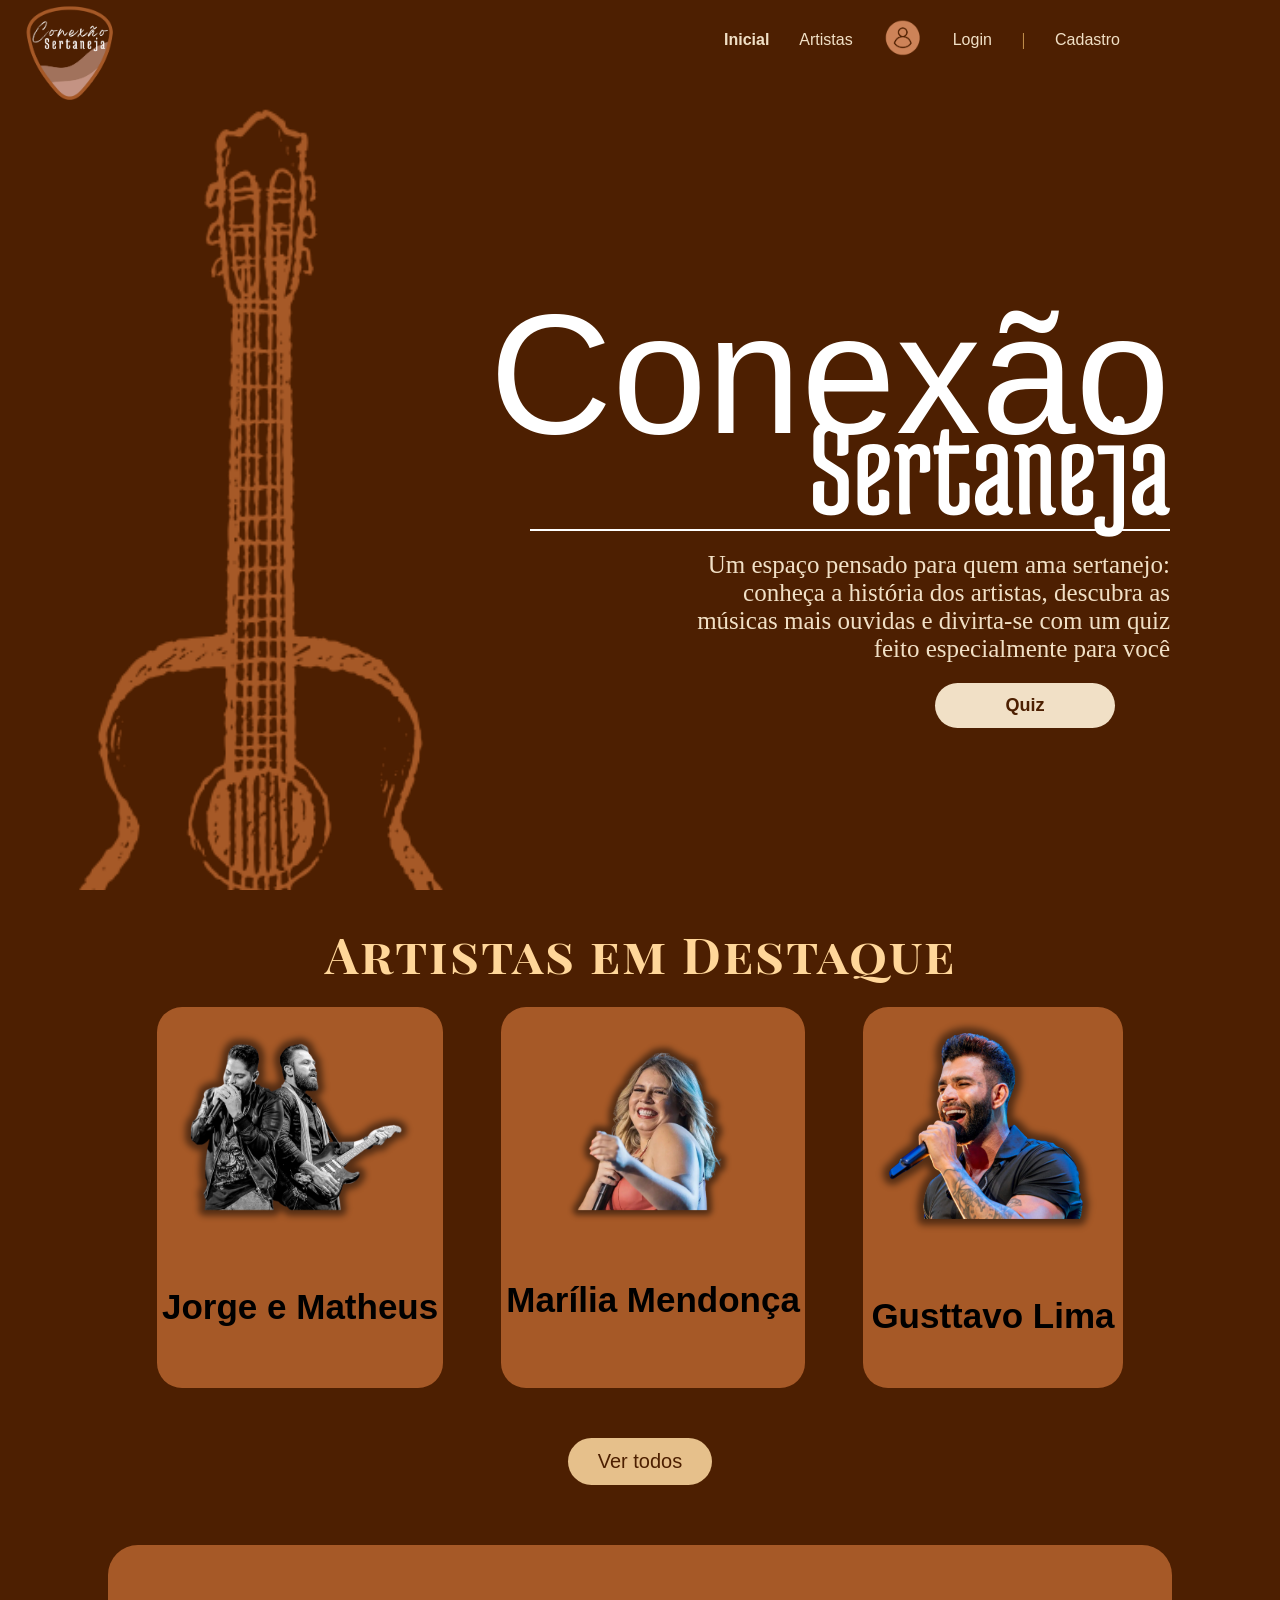
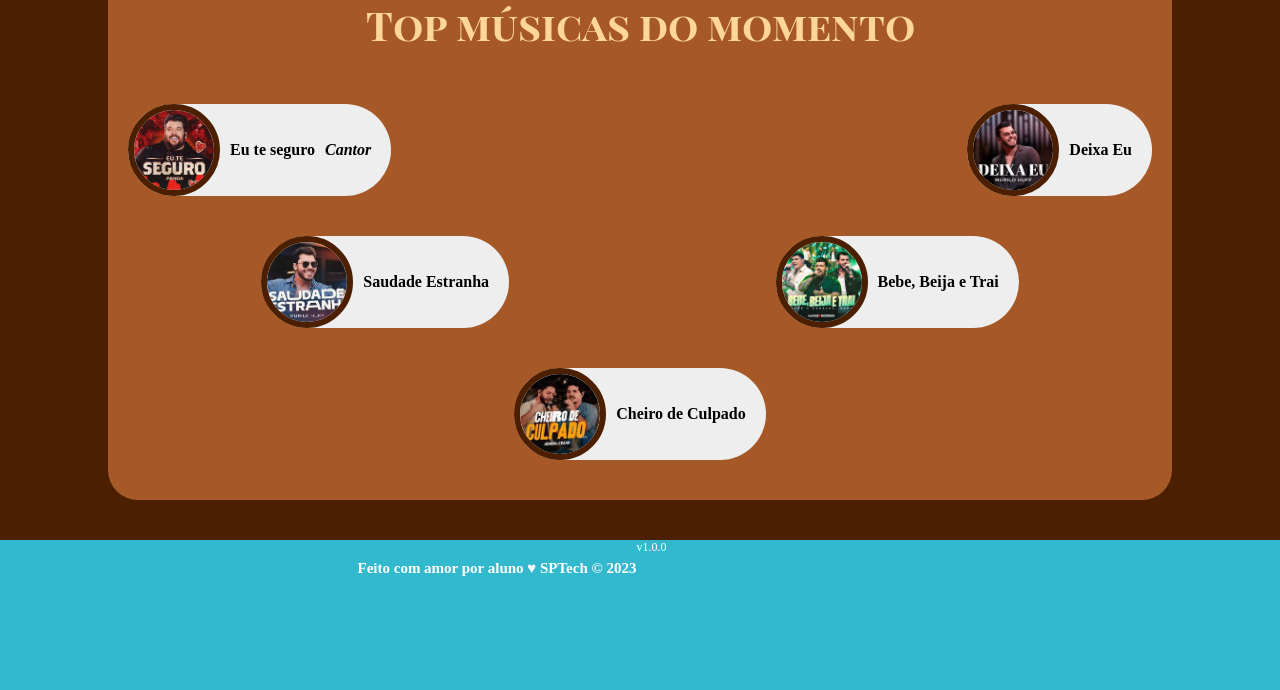
==== Site/public/index.html @ bc59ec84 "Adicionando API e Finalizando Tela Home" ====
<!DOCTYPE html>
<html lang="en">

<head>
  <meta charset="UTF-8">
  <meta http-equiv="X-UA-Compatible" content="IE=edge">
  <meta name="viewport" content="width=device-width, initial-scale=1.0">

  <title>Conexão Sertaneja | Página Inicial</title>

  <script src="./js/sessao.js"></script>

  <link rel="stylesheet" href="./css/estilo.css">
  <link rel="icon" href="./assets/icon/Logo.ico">
  <link href="https://fonts.cdnfonts.com/css/angelica-rytes" rel="stylesheet">
  <link rel="preconnect" href="https://fonts.googleapis.com">
  <link rel="preconnect" href="https://fonts.gstatic.com" crossorigin>
  <link
 href="https://fonts.googleapis.com/css2?family=Medula+One&family=Playfair+Display+SC:ital,wght@0,400;0,700;0,900;1,400;1,700;1,900&display=swap"
    rel="stylesheet">
</head>

<body>
  <div class="header">
    <div class="container">
      <div class="logo">
        <a href="index.html"><img src="assets/icon/Logo.png" alt=""></a>
      </div>
      <ul class="navbar">
        <li class="agora">
          <a href="#">Inicial</a>
        </li>
        <li>
          <a href="artistas.html">Artistas</a>
        </li>
        <li>
          <img src="assets/imgs/usuario.png" alt="" width="40px" height="auto">
        </li>
        <li>
          <a href="login.html">Login</a>
        </li>
        <li>|</li>
        <li>
          <a href="cadastro.html">Cadastro</a>
        </li>
      </ul>
    </div>
  </div>

  <div class="banner">
    <div class="container">
      <div class="titulo">
        <p class="conexao">Conexão</p>
        <p class="sertaneja">Sertaneja</p>
        <div class="linha"></div>
      </div>
      <div class="texto">
        <p>Um espaço pensado para quem ama sertanejo: conheça a história dos artistas, descubra as músicas mais ouvidas
          e divirta-se com um quiz feito especialmente para você</p>
      </div>
      <a href="quiz.html" class="btn">Quiz</a>
    </div>
  </div>

  <div class="social">
    <div class="container">
      <div class="boxes">
        <div class="artistas">
          <h2>Artistas em Destaque</h2>
        </div>
        <div class="box">
          <img src="assets/imgs/jorge_matheus.png">
          <h4>Jorge e Matheus</h4>
        </div>
        <div class="box">
          <img src="assets/imgs/marilia.png">
          <h4>Marília Mendonça</h4>
        </div>
        <div class="box">
          <img src="assets/imgs/gusttavo.png">
          <h4>Gusttavo Lima</h4>
        </div>
      </div>
      <button>Ver todos</button>
    </div>
  </div>

  <div class="top-musicas">
    <h2>Top músicas do momento</h2>
    <div class="lista">
      <div class="linha-topo">
        <div class="musica">
          <img src="assets/imgs/euteseguro.jpg">
          <span>Eu te seguro</span>
          <span><i>Cantor </i></span>
        </div>

        <div class="musica">
          <img src="assets/imgs/deixaeu.jpg">
          <span>Deixa Eu</span>
        </div>
      </div>


      <div class="linha-meio">
        <div class="musica">
          <img src="assets/imgs/saudadeestranha.jpg">
          <span>Saudade Estranha</span>
        </div>
        <div class="musica">
          <img src="assets/imgs/bebebeijaetrajpg.jpg">
          <span>Bebe, Beija e Trai</span>
        </div>
      </div>

      <div class="linha-fim">
        <div class="musica">
          <img src="assets/imgs/cheirodeculpado.jpg">
          <span>Cheiro de Culpado</span>
        </div>
      </div>
    </div>
  </div>

  <div class="footer">
    <div class="container">
      <h4>Feito com amor por aluno &hearts; SPTech &copy; 2023</h4>
      <span class="version">v1.0.0</span>
    </div>
  </div>
</body>

</html>
---- Site/public/css/estilo.css ----
@import url('https://fonts.cdnfonts.com/css/angelica-rytes');


body {
  margin: 0;
  padding: 0;
  background-color: #4d1f01;
}

:root {
  --tamanho-header: 80px;
  --tamanho-banner: calc(100vh - var(--tamanho-header) - var(--tamanho-footer) - 2px);
  --tamanho-simulador: calc(100vh - var(--tamanho-header) - var(--tamanho-footer) - 2px);
  --tamanho-login: calc(100vh - var(--tamanho-header) - var(--tamanho-footer) - 2px);
  --tamanho-footer: 60px;
}

.container {
  display: flex;
  width: 80%;
}

.header {
  height: var(--tamanho-header);
}

.header .container {
  justify-content: space-between;
  align-items: center;
  height: 100%;
}

.header a {
  text-decoration: none;
  color: #f1e0c6;
  font-family: Helvetica;
}

.agora {
  font-weight: 700;
}

.navbar {
  width: 300px;
  display: flex;
  align-items: center;
  justify-content: space-around;
  list-style: none;
  color: #e3b062;
  gap: 30px;
}

.logo img {
  width: 100px;
  height: auto;
  margin-top: 30px;
  margin-left: 20px;
}

/* BANNER */
.banner {
  height: var(--tamanho-banner);
  color: white;
  background-image: url('../assets/imgs/Violao.png');
  background-repeat: no-repeat;
  background-size: contain;
  display: flex;
  align-items: center;
  min-height: 90vh;
}

.banner .container {
  display: flex;
  flex-direction: column;
  justify-content: center;
  align-items: flex-end;
  height: 100%;
  width: 100%;
  padding-right: 55px;
  margin-top: 80px;
}

.linha {
  width: 50vw;
  height: 2px;
  margin: 20px 0;
  background-color: white;
  align-self: flex-end;
}

.banner .container .texto {
  max-width: 500px;
  text-align: right;
  margin-right: 55px;
  font-size: 25px;
  color: #f1e0c6;

}

.banner .container p {
  margin: 0;
  padding: 0;
}

.banner .container .titulo {
  display: flex;
  flex-direction: column;
  align-items: flex-end;
  margin-right: 55px;
  line-height: 0.6;
}

.banner .container .conexao {
  font-family: 'Angelica Rytes', sans-serif;
  font-size: 170px;

}

.banner .container .sertaneja {
  font-family: "Medula One", system-ui;
  font-size: 140px;
}

.banner .container .btn {
  align-self: end;
  margin-right: 110px;
  margin-top: 20px;
  padding: 12px 30px;
  background-color: #f1e0c6;
  color: #4d1f01;
  text-decoration: none;
  border-radius: 25px;
  font-size: 18px;
  text-align: center;
  cursor: pointer;
}


/* ARTISTAS EM DESTAQUE */

.social {
  background-color: #4d1f01;
  display: flex;
  justify-content: center;
}

.social .container {
  justify-content: center;
  display: flex;
  flex-direction: column;
  align-items: center;
}

.box img {
  width: 250px;
}

.social .container .boxes {
  display: flex;
  justify-content: space-around;
  width: 100%;
  padding: 30px 0;
  flex-wrap: wrap;
}

.social h4 {
  font-family: 'Angelica Rytes', sans-serif;
  font-size: 35px;
}

.box {
  display: flex;
  flex-direction: column;
  justify-content: center;
  align-items: center;
  background-color: #a65927;
  border-radius: 25px;
  padding: 5px;
}

.artistas {
  width: 100%;
  text-align: center;
  margin-bottom: 20px;
}

.artistas h2 {
  font-family: "Playfair Display SC", serif;
  font-weight: 700;
  font-size: 50px;
  color: #ffd699;
  letter-spacing: 2px;
  text-align: center;
  margin: 0;
}

.social button {
  display: block;
  margin: 20px auto;
  padding: 12px 30px;
  background-color: #e6c08b;
  color: #4d1f01;
  border: none;
  border-radius: 25px;
  font-size: 20px;
  font-family: 'Poppins', sans-serif;
  cursor: pointer;
  transition: 0.3s;
}

.social button:hover {
  background-color: #ffd699;
  transform: scale(1.05);
}


/* MÚSICAS */
.lista {
  display: flex;
  flex-direction: column;
}

.musica {
  background-color: #eee;
  border-radius: 50px;
  display: flex;
  align-items: center;
  padding-right: 20px;
 gap : 10px
}

.musica img {
  width: 80px;
  height: 80px;
  border-radius: 50%;
  border: 6px solid #4d1f01;
  object-fit: cover;
}

.musica span {
  background-color: #eee;
  font-weight: bold;
  margin: 0;
}


.linha-fim {
  justify-content: center;
  display: flex;
  margin: 20px 0;
}

.linha-meio {
  justify-content: space-around;
  display: flex;
  margin: 20px 0;
}

.linha-topo {
  justify-content: space-between;
  display: flex;
  margin: 20px 0;
}


.top-musicas {
  width: 80%;
  margin: 40px auto;
  padding: 20px;
  background-color: #a65927;
  border-radius: 30px;
}

.top-musicas h2 {
  font-family: "Playfair Display SC", serif;
  font-weight: 700;
  font-size: 40px;
  color: #ffd699;
  text-align: center;
}


/* FOOTER */

.footer {
  background-color: #32b9cd;
  height: 150px;
  color: #fff;
  display: flex;
  font-size: 15px;
}

.footer .container {
  justify-content: center;
  text-align: center;
}

.footer .container .version {
  font-size: 12px;
}

/* LOGIN */

.login {
  height: var(--tamanho-login);
  background-image: url('../assets/imgs/Fundo.png');
  background-size: cover;
}

.login .container {
  justify-content: center;
  align-items: center;
  height: 100%;
}

.card {
  width: 50%;
  background-color: #a65927;
  border-radius: 10px;
  display: flex;
  align-items: center;
  justify-content: space-evenly;
  color: palevioletred;
  flex-direction: column;
  padding: 20px 0;
}

.card h2 {
  margin: 0;
  font-size: 50px;
  font-family: "Medula One", system-ui;
  color: #f1e0c6;
}

.formulario {
  display: flex;
  height: 90%;
  width: 80%;
  justify-content: space-around;
  flex-direction: column;
}

.formulario span {
  font-size: 15px;
  font-weight: 800;
}

.formulario input {
  border: 2px solid #32b9cd;
  text-align: center;
  border-radius: 10px;
  margin: 0;
}

.formulario select {
  border: 2px solid #32b9cd;
  background-color: white;
  color: gray;
  height: 36px;
  text-align: center;
  border-radius: 10px;
  margin: 0;
}

.campo {
  display: flex;
  flex-direction: column;
  justify-content: start;
  padding: 5px 0;
}

.botao {
  cursor: pointer;
  font-family: "Barlow", sans-serif;
  border: 0;
  border-radius: 5px;
  font-weight: 600;
  font-size: 18px;
  color: #fff;
  background-color: #ED145B;
  width: 120px;
  height: 30px;
  align-self: center;
  margin-top: 20px;
}

.loading-div {
  width: 50px;
  display: none;
}

.loading-div img {
  height: 50px;
  width: 50px;
}

#div_erros_login {
  display: none
}

/* FORMULARIO */

.alerta_erro {
  display: flex;
  justify-content: flex-end;
}

.card_erro {
  display: none;
  background-color: #fff;
  color: black;
  width: 230px;
  position: fixed;
  border-radius: 4px;
  border: #ED145B 3px solid;
  padding: 10px;
  margin-right: 10%;
}

.card_erro #mensagem_erro {
  font-weight: 500;
  font-size: 20px;
}

.formulario .tipo_campo {
  font-size: 20px;
  font-weight: 600 !important;
}

.formulario {
  display: flex;
  flex-direction: column;
}

input {
  margin-bottom: 10px;
  border: 2px solid #32b9cd;
  padding: 10px;
  text-align: center;
  border-radius: 10px;
}

.btn {
  font-family: "Barlow", sans-serif;
  border: 0;
  border-radius: 5px;
  font-weight: 600;
  font-size: 18px;
  padding: 10px 15px;
  color: white;
  background-color: #ED145B;
  width: 120px;
  align-self: center;
  margin-top: 5px;
}

.loading-div {
  width: 50px;
  margin: auto;
  display: none;
}

.loading-div img {
  height: 50px;
  width: 50px;
}

/* SIMULADOR */

.simulador {
  color: white;
}

.simulador .container {
  flex-direction: column;
  overflow: scroll;
  height: var(--tamanho-simulador);
}

/* ALERTA */

#alerta {
  position: absolute;
  right: 0;
  bottom: 0;
}

.mensagem-alarme {
  background-color: white;
  border-radius: 5px;
  width: 300px;
  height: 80px;
  margin: 10px;
  padding: 10px 0;
  display: flex;
  justify-content: space-evenly;
  align-items: center;
}

.mensagem-alarme h3 {
  font-size: 14px;
  margin: 0;
}

.mensagem-alarme .informacao {
  width: 66%;
}

.alarme-sino {
  width: 48px;
  height: 48px;
  animation-name: bell;
  animation-duration: 4s;
  background-image: url('https://cdn-icons-png.flaticon.com/512/1157/1157000.png');
  background-size: cover;
  animation-iteration-count: infinite;
}

@keyframes bell {
  0% {
    transform: rotate(25deg)
  }

  25% {
    transform: rotate(-25deg)
  }

  50% {
    transform: rotate(25deg)
  }

  75% {
    transform: rotate(-25deg)
  }

  100% {
    transform: rotate(25deg)
  }
}
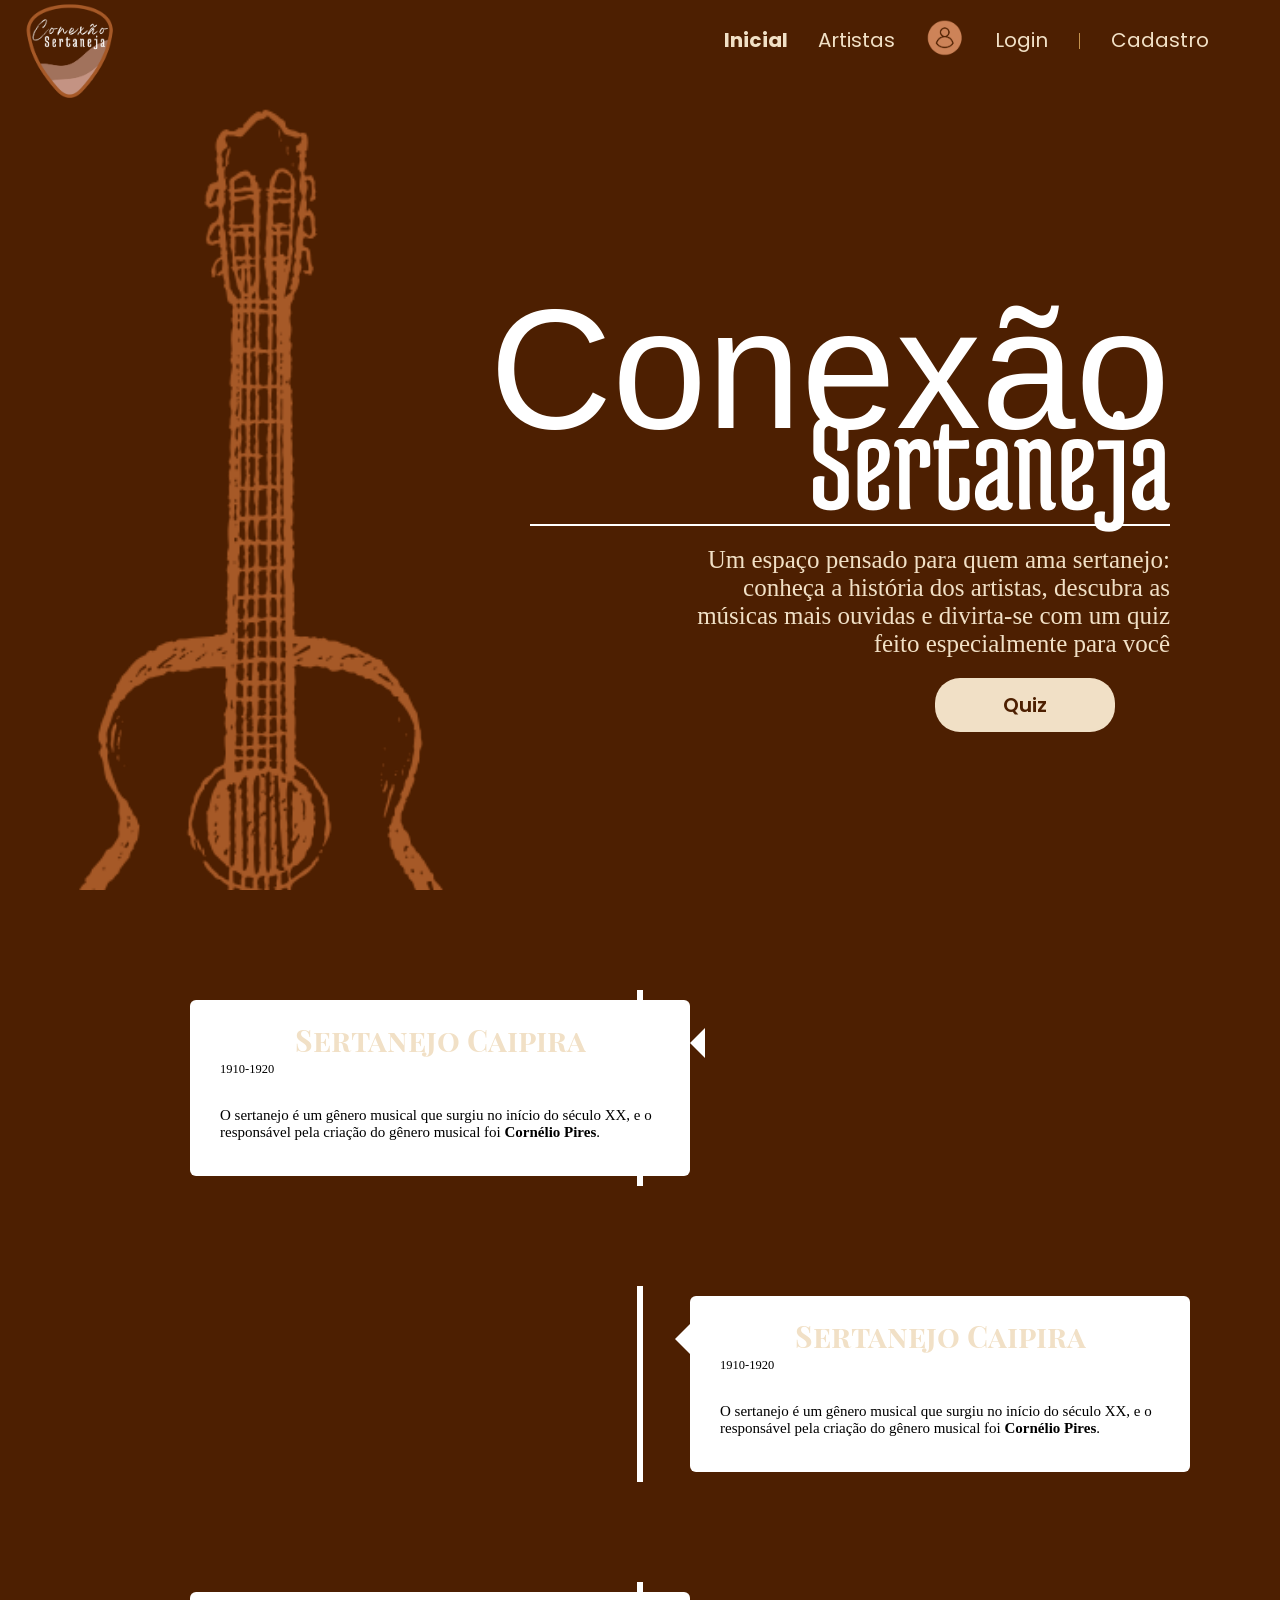
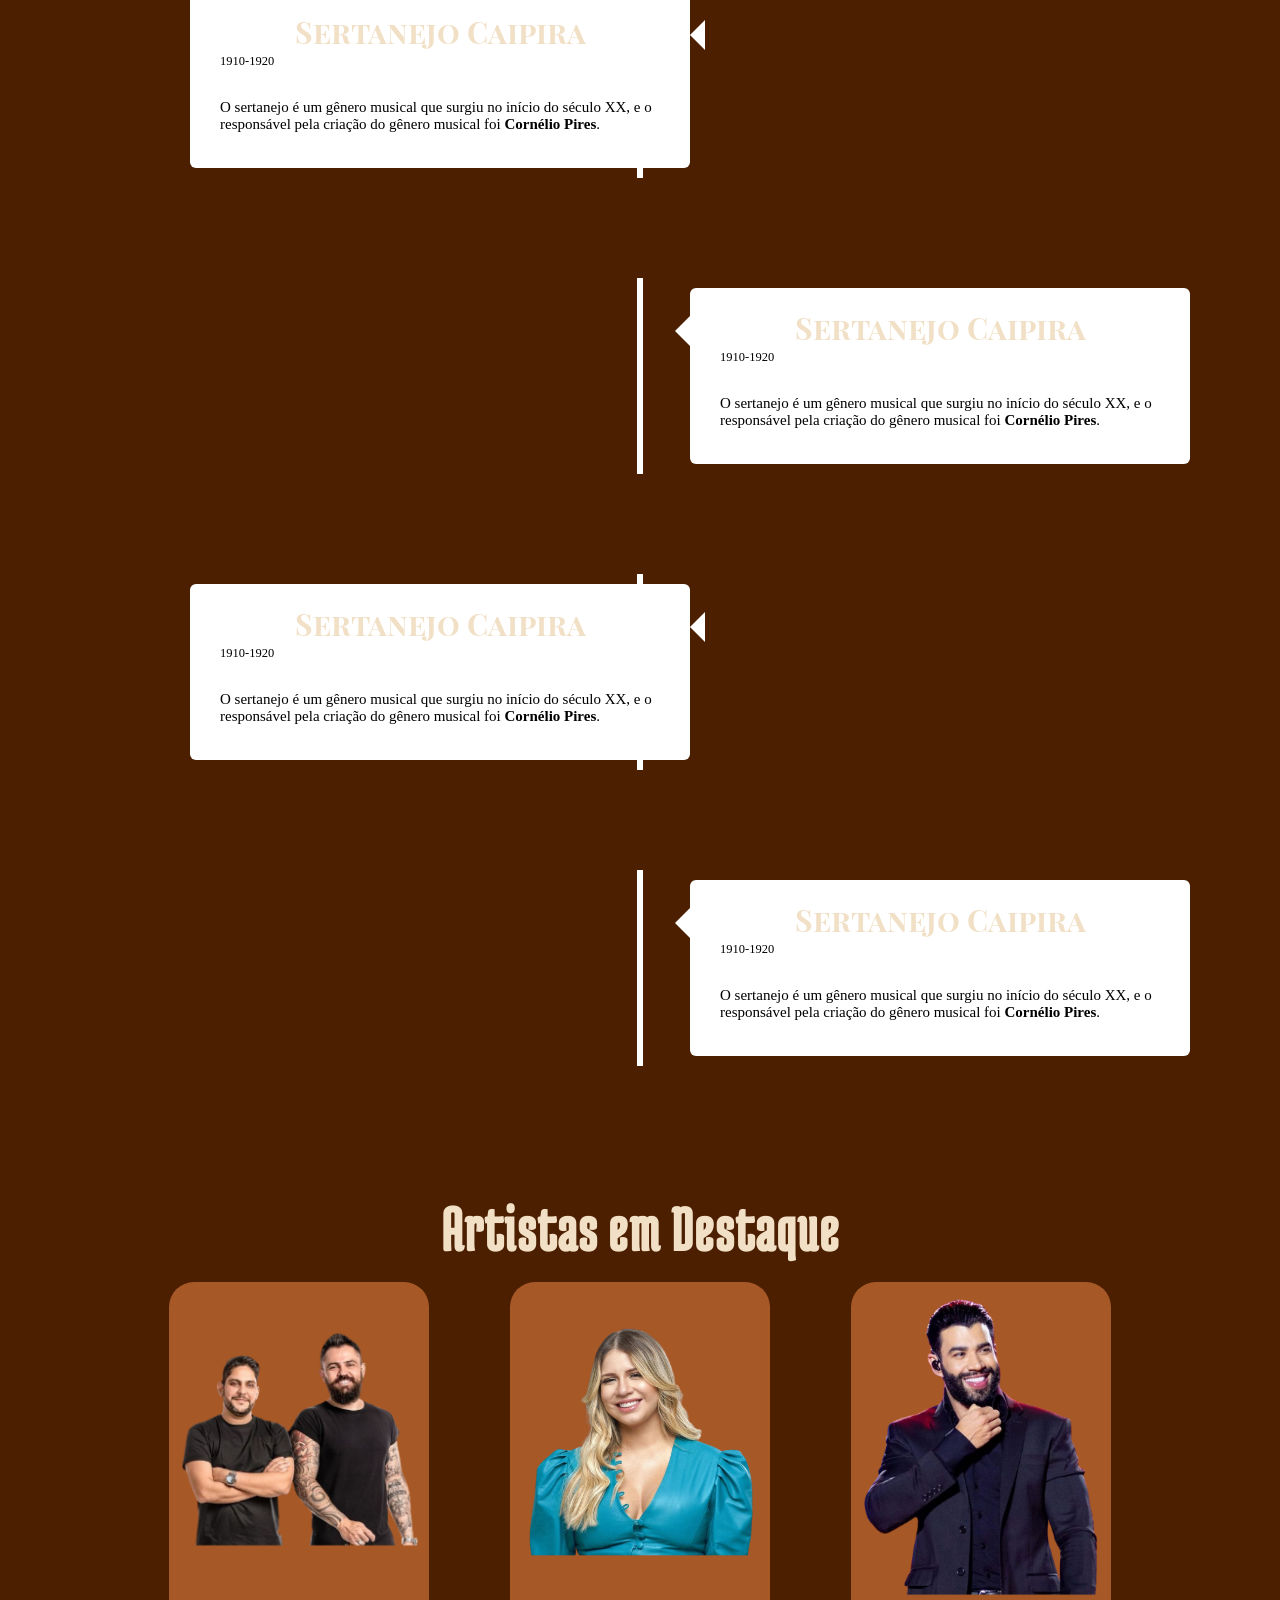
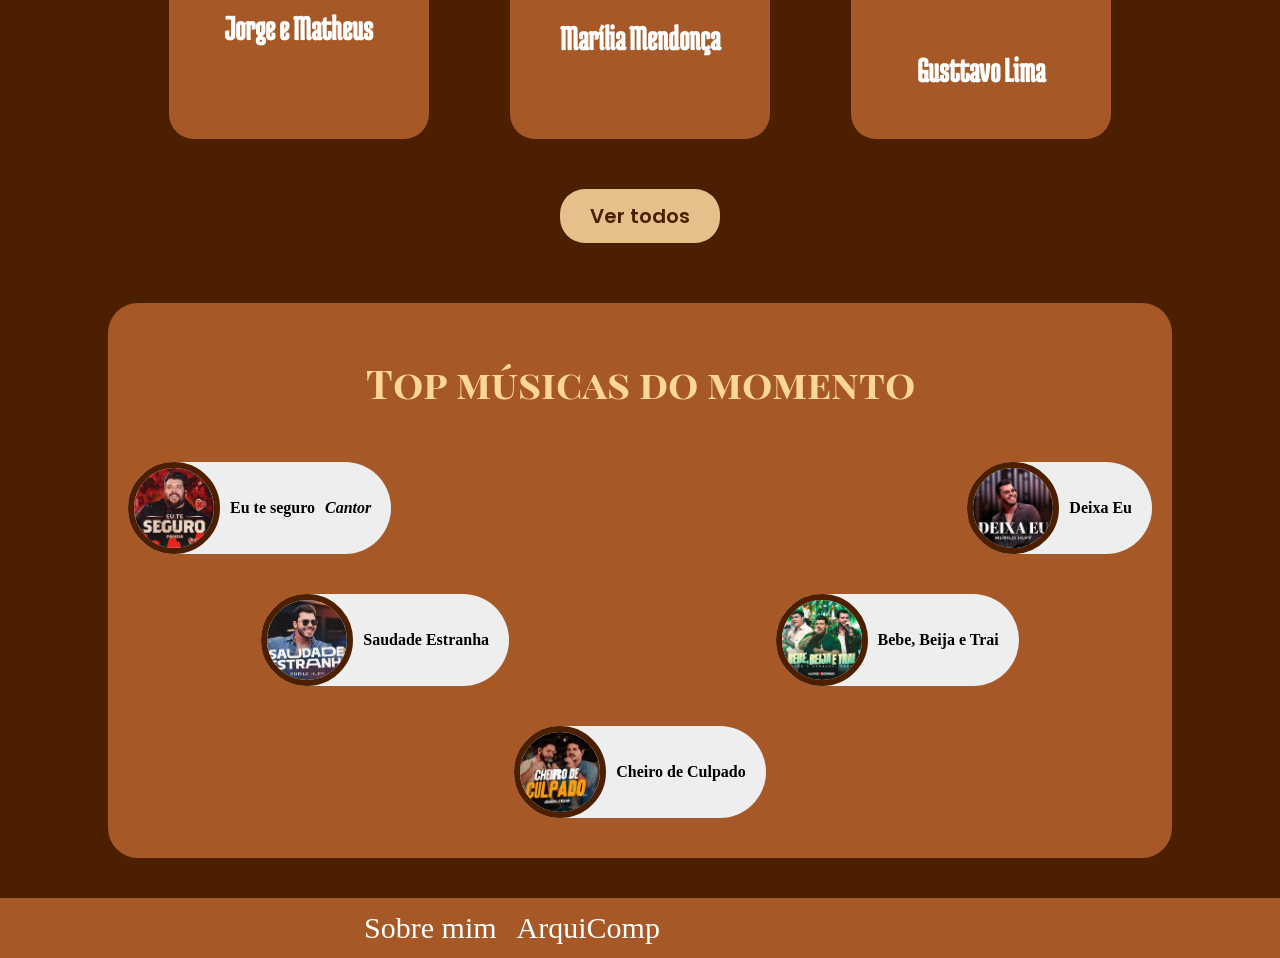
==== commit 5d8504b4: "Cadastro e Login quase finalizado" ====
--- a/Site/public/index.html
+++ b/Site/public/index.html
@@ -16,7 +16,7 @@
   <link rel="preconnect" href="https://fonts.googleapis.com">
   <link rel="preconnect" href="https://fonts.gstatic.com" crossorigin>
   <link
- href="https://fonts.googleapis.com/css2?family=Medula+One&family=Playfair+Display+SC:ital,wght@0,400;0,700;0,900;1,400;1,700;1,900&display=swap"
+    href="https://fonts.googleapis.com/css2?family=Medula+One&family=Playfair+Display+SC:ital,wght@0,400;0,700;0,900;1,400;1,700;1,900&family=Poppins:ital,wght@0,100;0,200;0,300;0,400;0,500;0,600;0,700;0,800;0,900;1,100;1,200;1,300;1,400;1,500;1,600;1,700;1,800;1,900&display=swap"
     rel="stylesheet">
 </head>
 
@@ -62,6 +62,85 @@
     </div>
   </div>
 
+  <div class="timeline">
+    <div class="container left-container">
+      <div class="text-box">
+        <h2>Sertanejo Caipira</h2>
+        <small>1910-1920</small>
+        <p>O sertanejo é um gênero musical que surgiu no início do século XX, e o responsável pela criação do gênero
+          musical foi <b>Cornélio Pires</b>.
+        </p>
+        <span class="left-container-arrow"></span>
+      </div>
+    </div>
+  </div>
+
+  <div class="timeline">
+    <div class="container right-container">
+      <div class="text-box">
+        <h2>Sertanejo Caipira</h2>
+        <small>1910-1920</small>
+        <p>O sertanejo é um gênero musical que surgiu no início do século XX, e o responsável pela criação do gênero
+          musical foi <b>Cornélio Pires</b>.
+        </p>
+        <span class="right-container-arrow"></span>
+      </div>
+    </div>
+  </div>
+
+  <div class="timeline">
+    <div class="container left-container">
+      <div class="text-box">
+        <h2>Sertanejo Caipira</h2>
+        <small>1910-1920</small>
+        <p>O sertanejo é um gênero musical que surgiu no início do século XX, e o responsável pela criação do gênero
+          musical foi <b>Cornélio Pires</b>.
+        </p>
+        <span class="left-container-arrow"></span>
+      </div>
+    </div>
+  </div>
+
+  <div class="timeline">
+    <div class="container right-container">
+      <div class="text-box">
+        <h2>Sertanejo Caipira</h2>
+        <small>1910-1920</small>
+        <p>O sertanejo é um gênero musical que surgiu no início do século XX, e o responsável pela criação do gênero
+          musical foi <b>Cornélio Pires</b>.
+        </p>
+        <span class="right-container-arrow"></span>
+      </div>
+    </div>
+  </div>
+
+
+  <div class="timeline">
+    <div class="container left-container">
+      <div class="text-box">
+        <h2>Sertanejo Caipira</h2>
+        <small>1910-1920</small>
+        <p>O sertanejo é um gênero musical que surgiu no início do século XX, e o responsável pela criação do gênero
+          musical foi <b>Cornélio Pires</b>.
+        </p>
+        <span class="left-container-arrow"></span>
+      </div>
+    </div>
+  </div>
+
+  <div class="timeline">
+    <div class="container right-container">
+      <div class="text-box">
+        <h2>Sertanejo Caipira</h2>
+        <small>1910-1920</small>
+        <p>O sertanejo é um gênero musical que surgiu no início do século XX, e o responsável pela criação do gênero
+          musical foi <b>Cornélio Pires</b>.
+        </p>
+        <span class="right-container-arrow"></span>
+      </div>
+    </div>
+  </div>
+
   <div class="social">
     <div class="container">
       <div class="boxes">
@@ -124,8 +203,8 @@
 
   <div class="footer">
     <div class="container">
-      <h4>Feito com amor por aluno &hearts; SPTech &copy; 2023</h4>
-      <span class="version">v1.0.0</span>
+      <a href="sobremim.html">Sobre mim</a>
+      <a href="arqui.html">ArquiComp</a>
     </div>
   </div>
 </body>
--- a/Site/public/css/estilo.css
+++ b/Site/public/css/estilo.css
@@ -11,7 +11,7 @@
   --tamanho-header: 80px;
   --tamanho-banner: calc(100vh - var(--tamanho-header) - var(--tamanho-footer) - 2px);
   --tamanho-simulador: calc(100vh - var(--tamanho-header) - var(--tamanho-footer) - 2px);
-  --tamanho-login: calc(100vh - var(--tamanho-header) - var(--tamanho-footer) - 2px);
+  --tamanho-login: 87vh;
   --tamanho-footer: 60px;
 }
 
@@ -33,7 +33,8 @@
 .header a {
   text-decoration: none;
   color: #f1e0c6;
-  font-family: Helvetica;
+  font-family: 'Poppins', sans-serif;
+  font-size: 20px;
 }
 
 .agora {
@@ -113,7 +114,6 @@
 .banner .container .conexao {
   font-family: 'Angelica Rytes', sans-serif;
   font-size: 170px;
-
 }
 
 .banner .container .sertaneja {
@@ -130,11 +130,109 @@
   color: #4d1f01;
   text-decoration: none;
   border-radius: 25px;
-  font-size: 18px;
+  font-size: 20px;
   text-align: center;
   cursor: pointer;
-}
-
+  font-family: 'Poppins', sans-serif;
+  font-weight: 600;
+}
+
+/* LINHA DO TEMPO */
+.timeline{
+  position: relative;
+  max-width: 1000px;
+  margin: 100px auto;
+}
+
+.timeline .container{
+  padding: 10px 50px;
+  position: relative;
+  width: 50%;
+   animation: movedown 1s linear forwards;
+   opacity: 0;
+}
+
+@keyframes movedown {
+  0%{
+    opacity: 1;
+    transform: translateY(-30px);
+  }
+  100%{
+   opacity: 1;
+    transform: translateY(0px);
+  }
+}
+
+.timeline .text-box{
+padding: 20px 30px;
+background-color: #ffffff;
+position: relative;
+border-radius: 6px;
+font-size: 15px;
+}
+
+.timeline .text-box h2{
+  font-weight: 600;
+  font-family: "Playfair Display SC", serif;
+  font-size: 30px;
+}
+
+.timeline .text-box small{
+  display: inline-block;
+  margin-bottom: 15px;
+}
+.timeline .left-container{
+  left: 0;
+}
+
+.timeline .right-container{
+  left: 50%;
+}
+
+.timeline::after{
+  content: '';
+  position: absolute;
+  width: 6px;
+  height: 100%;
+  background-color: #ffffff;
+  top: 0;
+  left: 50%;
+  margin-left: -3px;
+  z-index: -1;
+  animation: moveline 6s linear forwards;
+}
+
+@keyframes moveline {
+  0%{
+    height: 0;
+  }
+  100%{
+    height: 100%;
+  }
+}
+
+.left-container-arrow{
+  height: 0;
+  width: 0;
+  position: absolute;
+  top: 28px;
+  z-index: 1;
+  border-top: 15px solid transparent;
+  border-bottom: 15px solid transparent;
+  border-right: 15px solid #ffffff;
+  right: -15px;
+}
+.right-container-arrow{
+  height: 0;
+  width: 0;
+  position: absolute;
+  top: 28px;
+  z-index: 1;
+  border-top: 15px solid transparent;
+  border-bottom: 15px solid transparent;
+  border-right: 15px solid #ffffff;
+  left: -15px;
+}
 
 /* ARTISTAS EM DESTAQUE */
 
@@ -164,8 +262,9 @@
 }
 
 .social h4 {
-  font-family: 'Angelica Rytes', sans-serif;
+  font-family: "Medula One", system-ui;
   font-size: 35px;
+  color: #ffffff;
 }
 
 .box {
@@ -204,13 +303,9 @@
   border-radius: 25px;
   font-size: 20px;
   font-family: 'Poppins', sans-serif;
+  font-weight: 600;
   cursor: pointer;
   transition: 0.3s;
-}
-
-.social button:hover {
-  background-color: #ffd699;
-  transform: scale(1.05);
 }
 
 
@@ -226,7 +321,7 @@
   display: flex;
   align-items: center;
   padding-right: 20px;
- gap : 10px
+  gap: 10px
 }
 
 .musica img {
@@ -283,21 +378,25 @@
 /* FOOTER */
 
 .footer {
-  background-color: #32b9cd;
-  height: 150px;
+  background-color: #a65927;
+  height: var(--tamanho-footer);
+  display: flex;
+}
+
+.footer .container {
+  justify-content: center;
+  align-items: center;
+  text-align: center;
+  gap: 20px;
+}
+
+.footer .container a {
+  text-decoration: none;
   color: #fff;
-  display: flex;
-  font-size: 15px;
-}
-
-.footer .container {
-  justify-content: center;
-  text-align: center;
-}
-
-.footer .container .version {
-  font-size: 12px;
-}
+  font-size: 30px;
+}
+
+
 
 /* LOGIN */
 
@@ -305,63 +404,106 @@
   height: var(--tamanho-login);
   background-image: url('../assets/imgs/Fundo.png');
   background-size: cover;
+  background-position: center;
+  background-repeat: no-repeat;
+   display: flex;
+  justify-content: center;
+  align-items: center;
 }
 
 .login .container {
-  justify-content: center;
-  align-items: center;
-  height: 100%;
-}
-
-.card {
-  width: 50%;
-  background-color: #a65927;
-  border-radius: 10px;
-  display: flex;
-  align-items: center;
-  justify-content: space-evenly;
-  color: palevioletred;
-  flex-direction: column;
-  padding: 20px 0;
-}
-
-.card h2 {
+  display: flex;
+  justify-content: center;
+  align-items: center;
+  flex-direction: column;
+  width: 100%;
+}
+
+.container h2 {
+  display: flex;
+  align-items: center;
+  justify-content: center;
   margin: 0;
-  font-size: 50px;
+  font-size: 65px;
   font-family: "Medula One", system-ui;
   color: #f1e0c6;
 }
 
+.card{
+  width: 440px;
+  background-color: #a65927;
+  border-radius: 15px;
+  display: flex;
+  align-items: center;
+  justify-content: center;
+  color: #4d1f01;
+  flex-direction: column;
+  z-index: 2;
+}
+
+.card-login{
+ width: 440px;
+  background-color: #a65927;
+  border-radius: 15px;
+  display: flex;
+  align-items: center;
+  justify-content: center;
+  color: #4d1f01;
+  flex-direction: column;
+  z-index: 2;
+}
+
+.shape-cadastro {
+  border: 3px solid white;
+  width: 400px;
+  height: 440px;
+  position: absolute;
+  border-radius: 15px;
+  z-index: 1;
+  top: 50%;
+  left: 50%;
+  transform: translate(-40%, -30%);
+}
+.shape-login {
+  border: 3px solid white;
+  width: 400px;
+  height: 300px;
+  position: absolute;
+  border-radius: 15px;
+  z-index: 0;
+  top: 55%;
+  left: 50%;
+  transform: translate(-40%, -30%);
+}
+
+.imgSticke2{
+  position: absolute;
+  top: 50%;
+right: -40px; 
+  display: flex;
+}
+
 .formulario {
   display: flex;
   height: 90%;
-  width: 80%;
+  width: 70%;
   justify-content: space-around;
   flex-direction: column;
 }
 
 .formulario span {
-  font-size: 15px;
+  font-size: 20px;
   font-weight: 800;
 }
 
 .formulario input {
-  border: 2px solid #32b9cd;
+  border: 3px solid#4d1f01;
   text-align: center;
-  border-radius: 10px;
   margin: 0;
 }
-
-.formulario select {
-  border: 2px solid #32b9cd;
-  background-color: white;
-  color: gray;
-  height: 36px;
-  text-align: center;
-  border-radius: 10px;
-  margin: 0;
-}
-
+#div_mensagem{
+  background-color: #fff;
+}
 .campo {
   display: flex;
   flex-direction: column;
@@ -369,20 +511,26 @@
   padding: 5px 0;
 }
 
+.container .imgSticker {
+  position: absolute;
+  top: 80%;
+  left: 35%;
+  display: flex;
+}
+
 .botao {
   cursor: pointer;
-  font-family: "Barlow", sans-serif;
-  border: 0;
-  border-radius: 5px;
-  font-weight: 600;
-  font-size: 18px;
-  color: #fff;
-  background-color: #ED145B;
-  width: 120px;
-  height: 30px;
   align-self: center;
   margin-top: 20px;
-}
+  background: none;
+  border: none;
+}
+
+.botao img {
+  width: 80px;
+  height: auto;
+}
+
 
 .loading-div {
   width: 50px;
@@ -402,19 +550,21 @@
 
 .alerta_erro {
   display: flex;
-  justify-content: flex-end;
+  justify-content: center;
+
 }
 
 .card_erro {
   display: none;
   background-color: #fff;
   color: black;
-  width: 230px;
+  width: 700px;
   position: fixed;
   border-radius: 4px;
   border: #ED145B 3px solid;
   padding: 10px;
   margin-right: 10%;
+  z-index: 9999;
 }
 
 .card_erro #mensagem_erro {
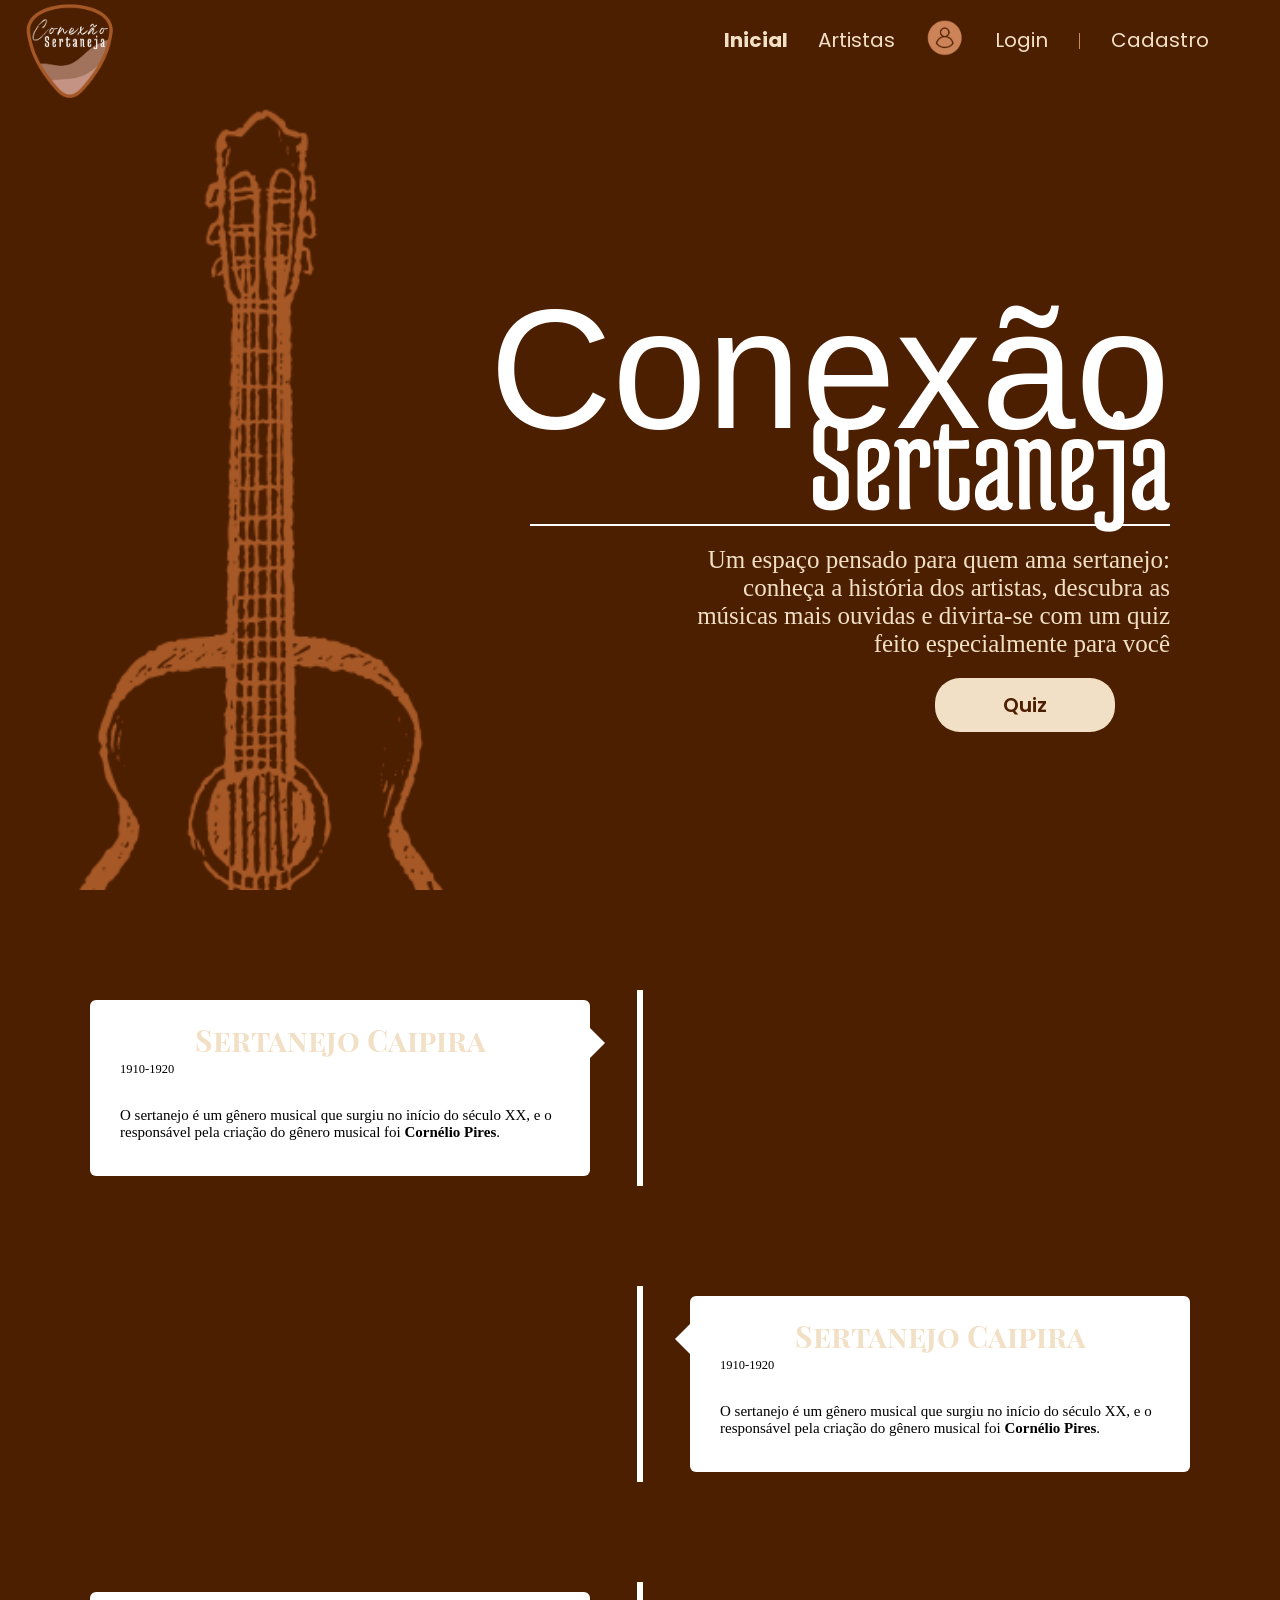
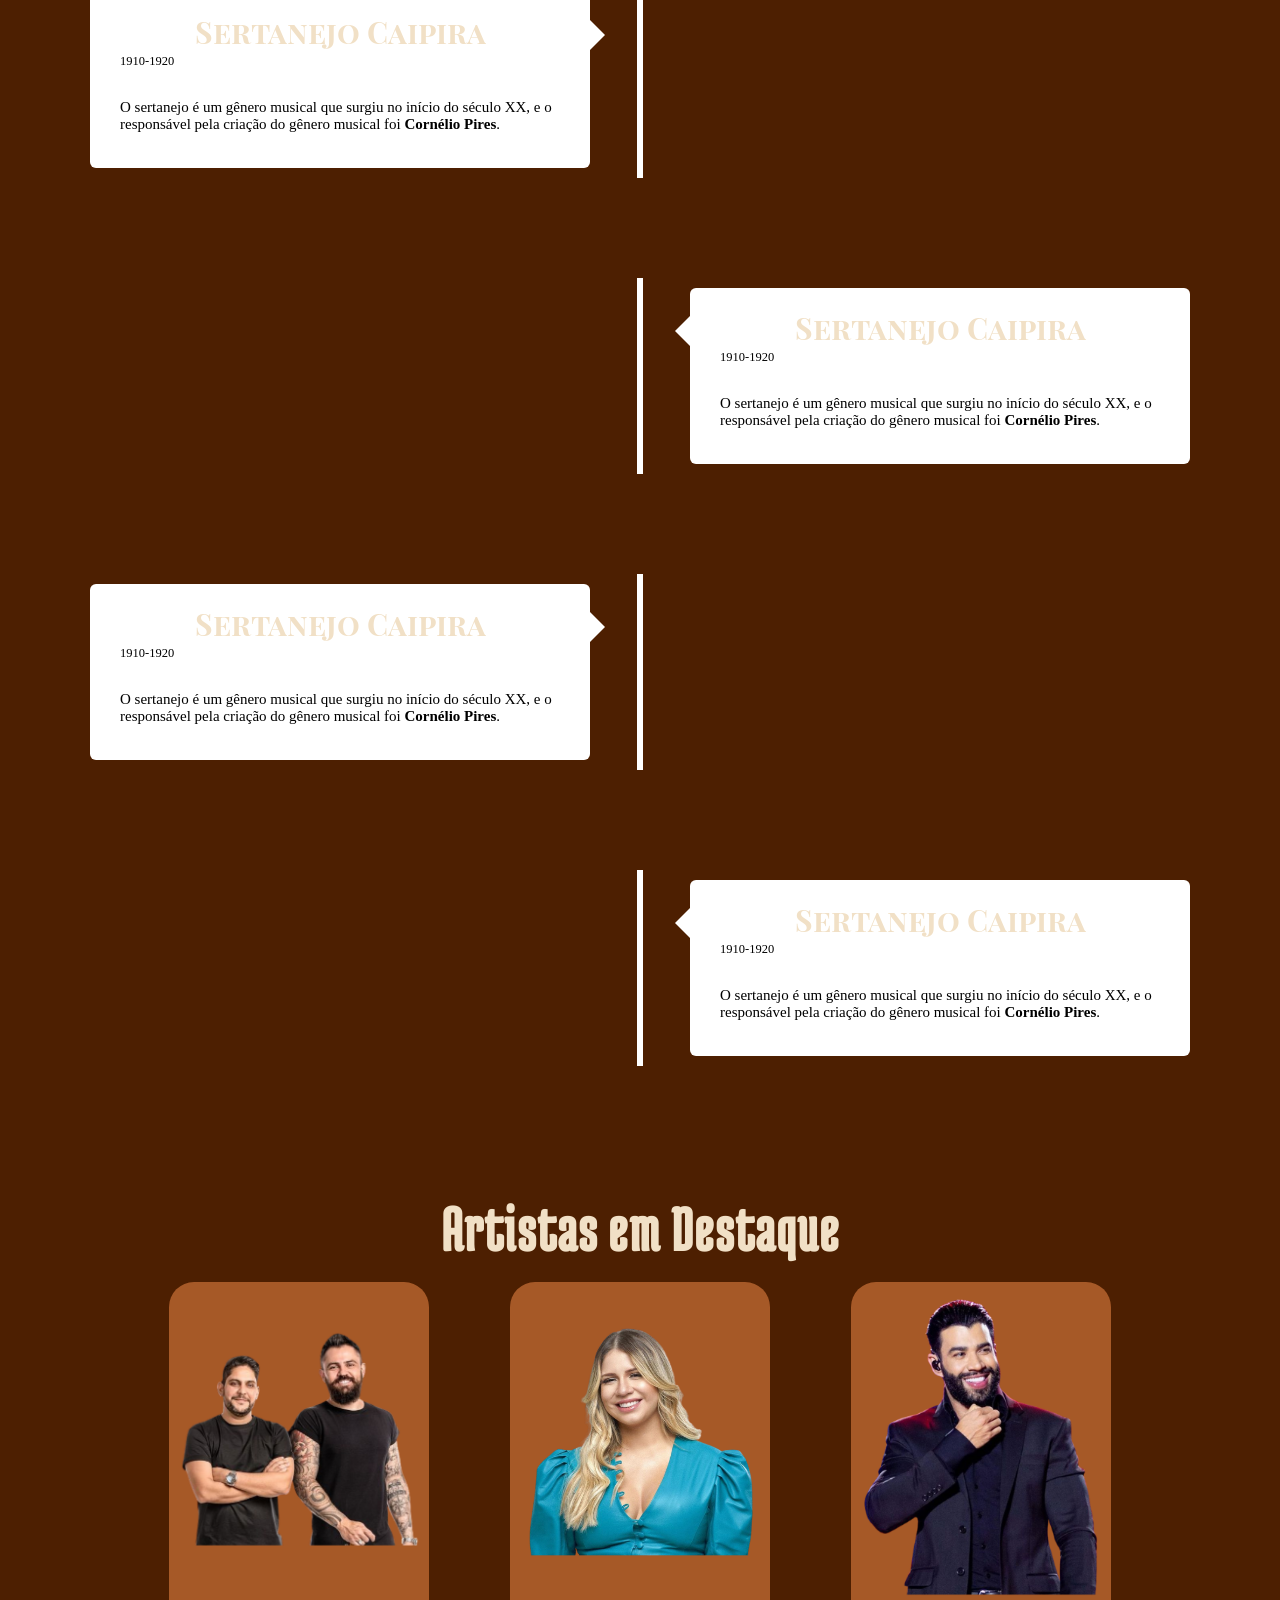
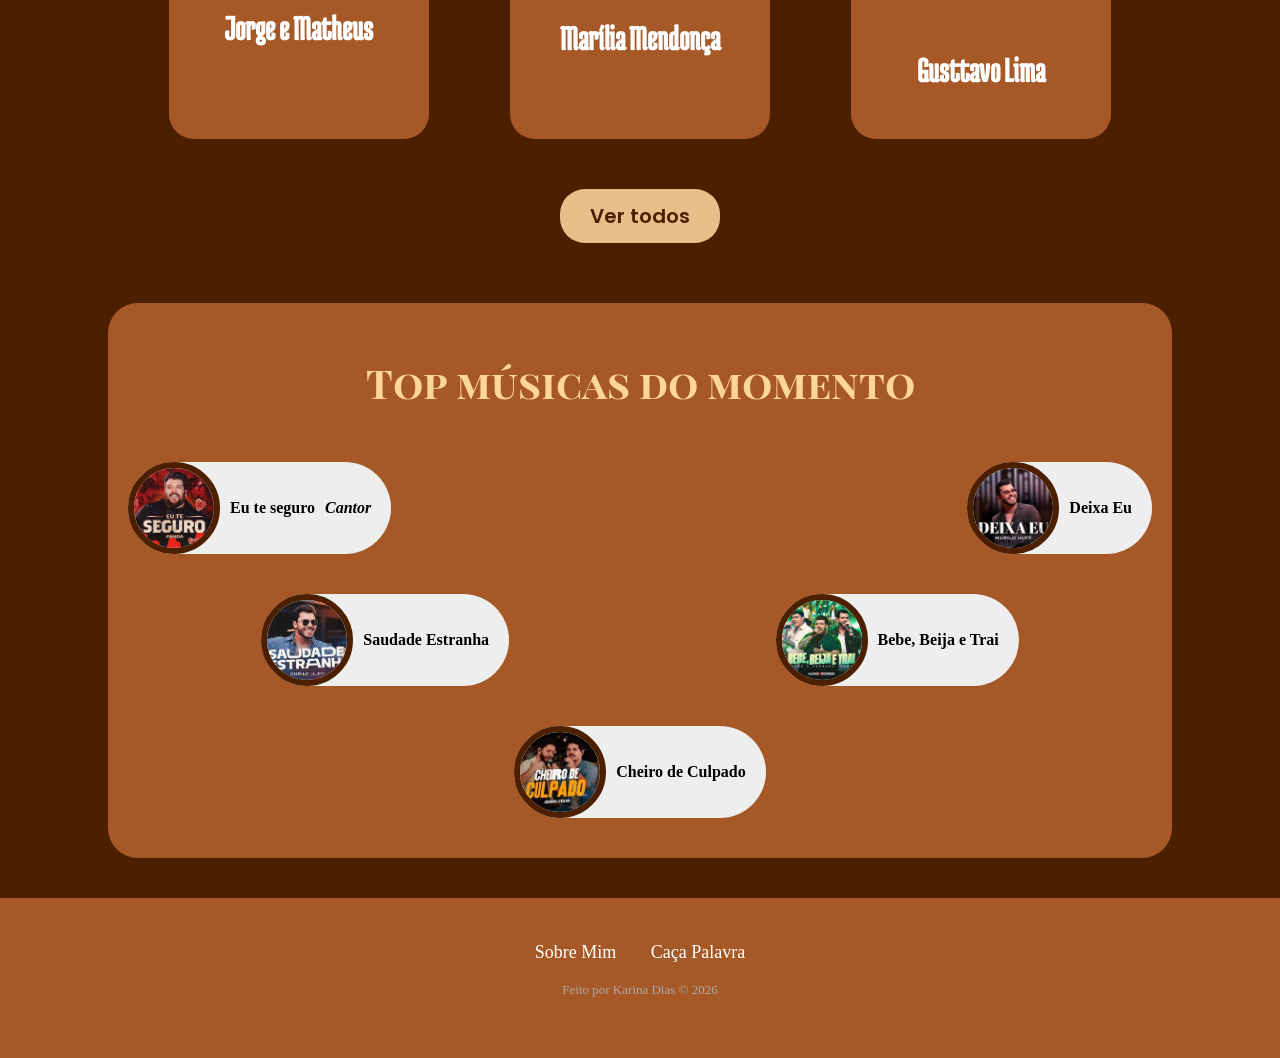
==== commit 9b214e2f: "footer finalizado" ====
--- a/Site/public/index.html
+++ b/Site/public/index.html
@@ -202,10 +202,17 @@
   </div>
 
   <div class="footer">
-    <div class="container">
-      <a href="sobremim.html">Sobre mim</a>
-      <a href="arqui.html">ArquiComp</a>
-    </div>
+    <ul class="list">
+     <li>
+        <a href="sobremim.html">Sobre Mim</a>
+      </li>
+     <li>
+        <a href="cacapalavra.html">Caça Palavra</a>
+      </li>
+    </ul>
+    <p class="copyright">
+      Feito por Karina Dias &copy; 2026
+    </p>
   </div>
 </body>
 
--- a/Site/public/css/estilo.css
+++ b/Site/public/css/estilo.css
@@ -12,7 +12,7 @@
   --tamanho-banner: calc(100vh - var(--tamanho-header) - var(--tamanho-footer) - 2px);
   --tamanho-simulador: calc(100vh - var(--tamanho-header) - var(--tamanho-footer) - 2px);
   --tamanho-login: 87vh;
-  --tamanho-footer: 60px;
+  --tamanho-footer: 80px;
 }
 
 .container {
@@ -148,20 +148,8 @@
   padding: 10px 50px;
   position: relative;
   width: 50%;
-   animation: movedown 1s linear forwards;
-   opacity: 0;
-}
-
-@keyframes movedown {
-  0%{
-    opacity: 1;
-    transform: translateY(-30px);
-  }
-  100%{
-   opacity: 1;
-    transform: translateY(0px);
-  }
-}
+}
+
 
 .timeline .text-box{
 padding: 20px 30px;
@@ -182,7 +170,7 @@
   margin-bottom: 15px;
 }
 .timeline .left-container{
-  left: 0;
+  right: 10%;
 }
 
 .timeline .right-container{
@@ -199,16 +187,6 @@
   left: 50%;
   margin-left: -3px;
   z-index: -1;
-  animation: moveline 6s linear forwards;
-}
-
-@keyframes moveline {
-  0%{
-    height: 0;
-  }
-  100%{
-    height: 100%;
-  }
 }
 
 .left-container-arrow{
@@ -219,7 +197,7 @@
   z-index: 1;
   border-top: 15px solid transparent;
   border-bottom: 15px solid transparent;
-  border-right: 15px solid #ffffff;
+  border-left : 15px solid #ffffff;
   right: -15px;
 }
 .right-container-arrow{
@@ -380,21 +358,38 @@
 .footer {
   background-color: #a65927;
   height: var(--tamanho-footer);
-  display: flex;
-}
-
-.footer .container {
-  justify-content: center;
-  align-items: center;
-  text-align: center;
-  gap: 20px;
-}
-
-.footer .container a {
+  padding: 40px 0;
+}
+
+.footer ul {
+  margin-top: 0;
+  padding: 0;
+  list-style: none; /* estilo da lista*/
+  font-size: 18px;
+  text-align: center;
+  line-height: 1.6; /* altura da linha*/
+  margin-bottom: 0;
+}
+
+.footer ul li{
+  display: inline-block;
+  padding: 0 15px;
+}
+
+.footer ul li a {
   text-decoration: none;
   color: #fff;
-  font-size: 30px;
-}
+}
+
+.footer .copyright{
+  margin-top: 15px;
+  text-align: center;
+  font-size: 13px;
+  color: #aaa;
+}
+
+
+
 
 
 
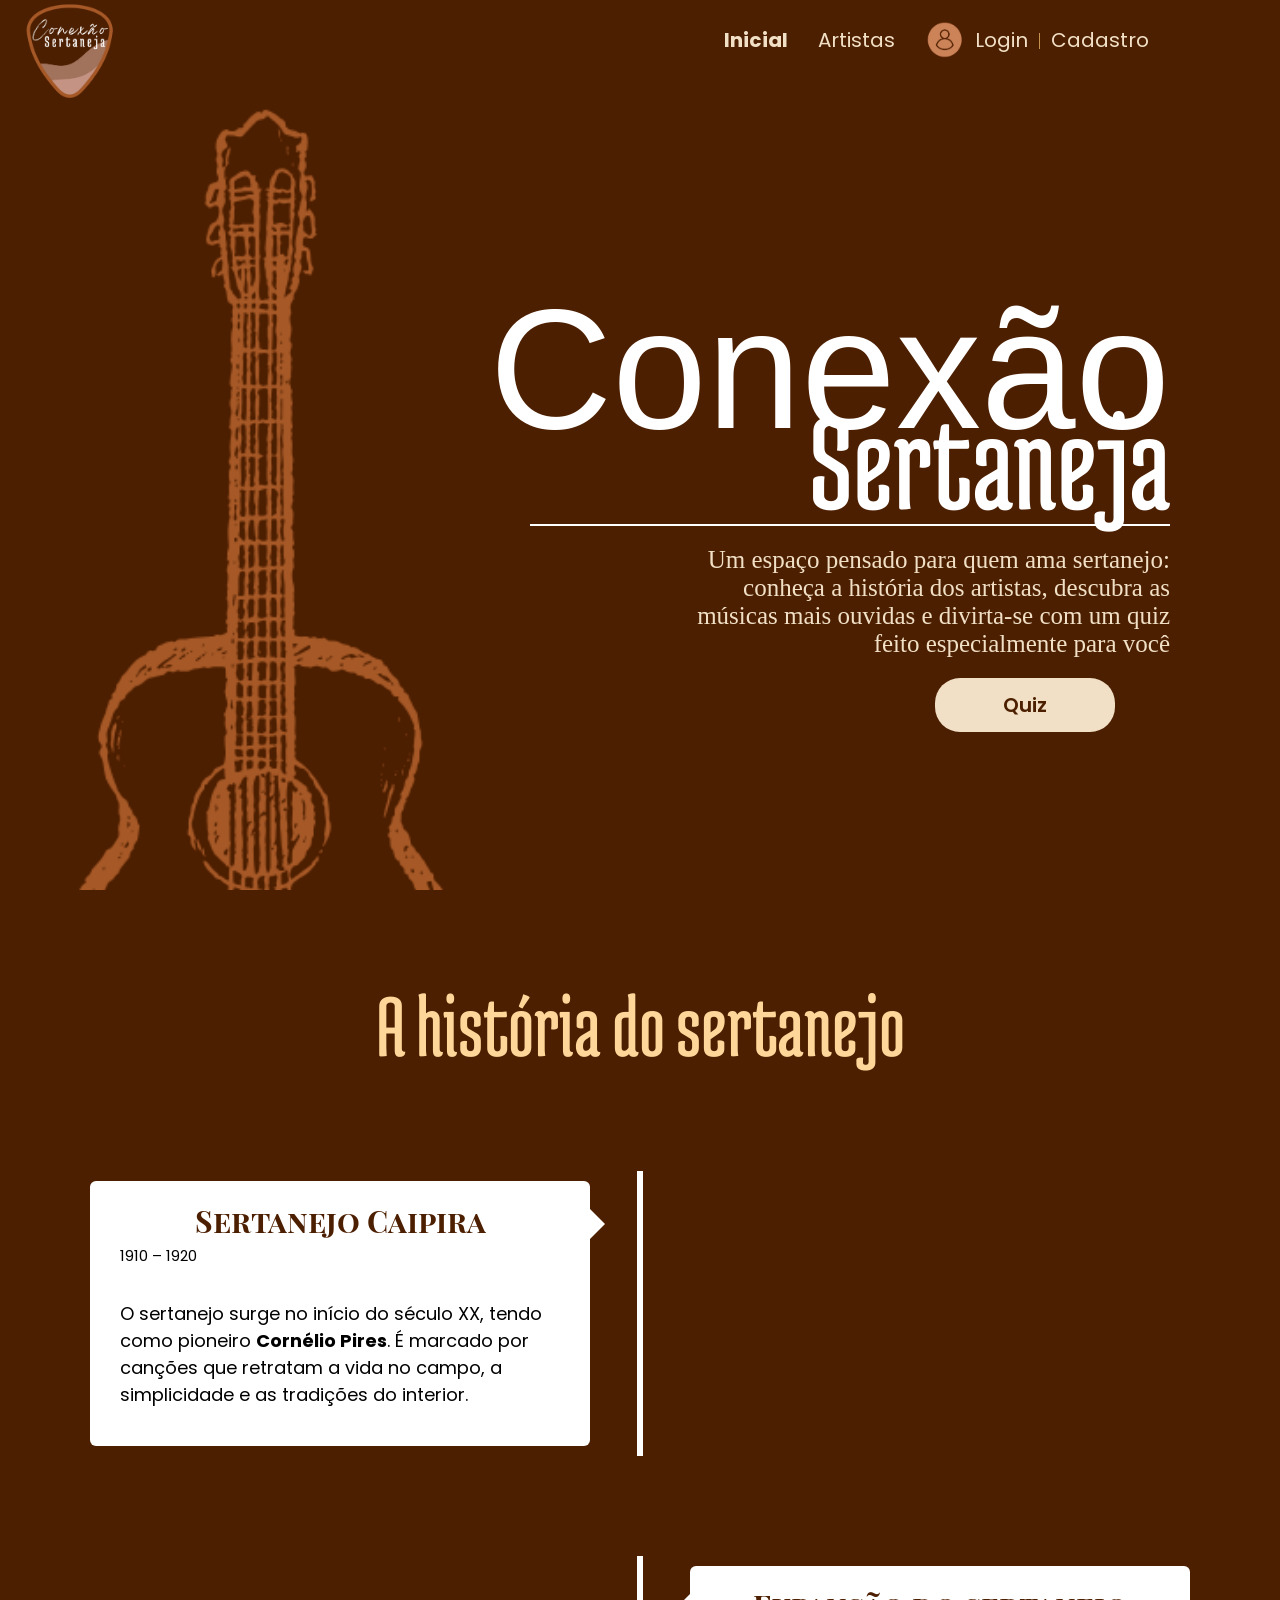
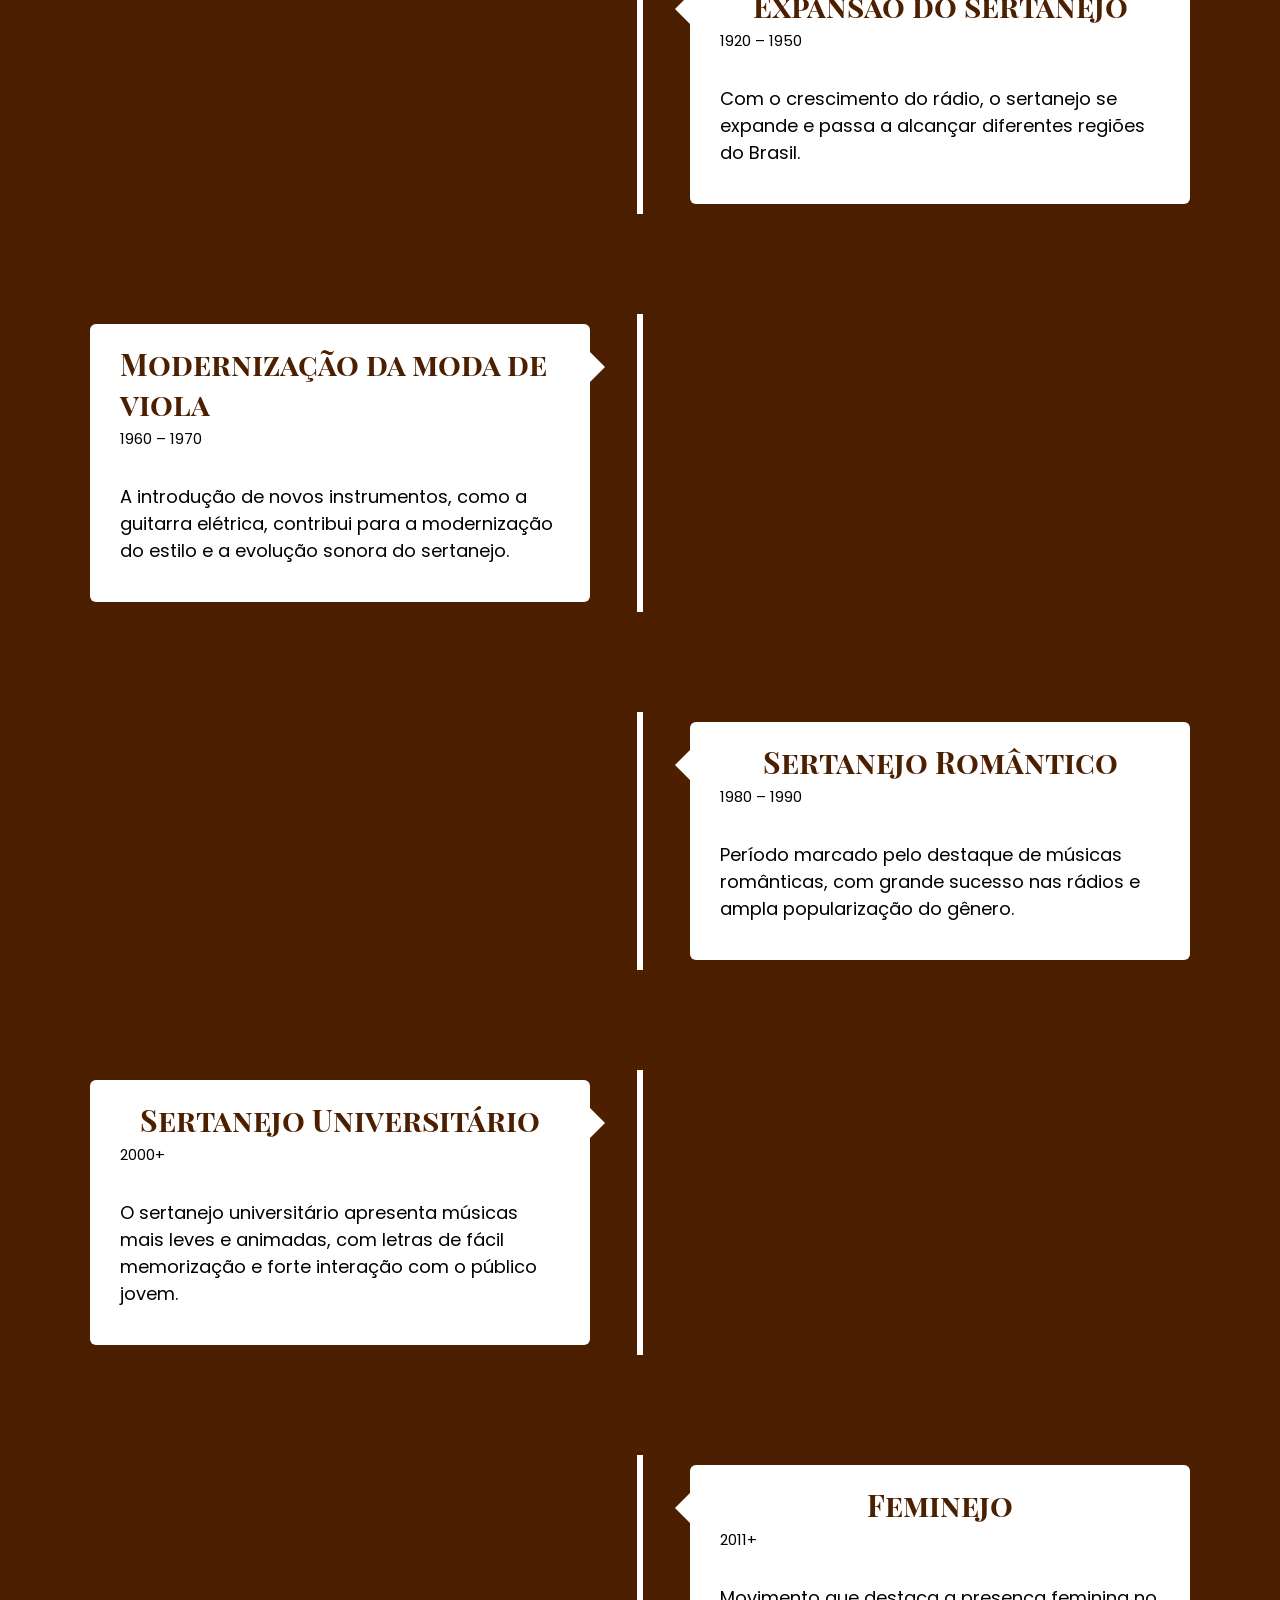
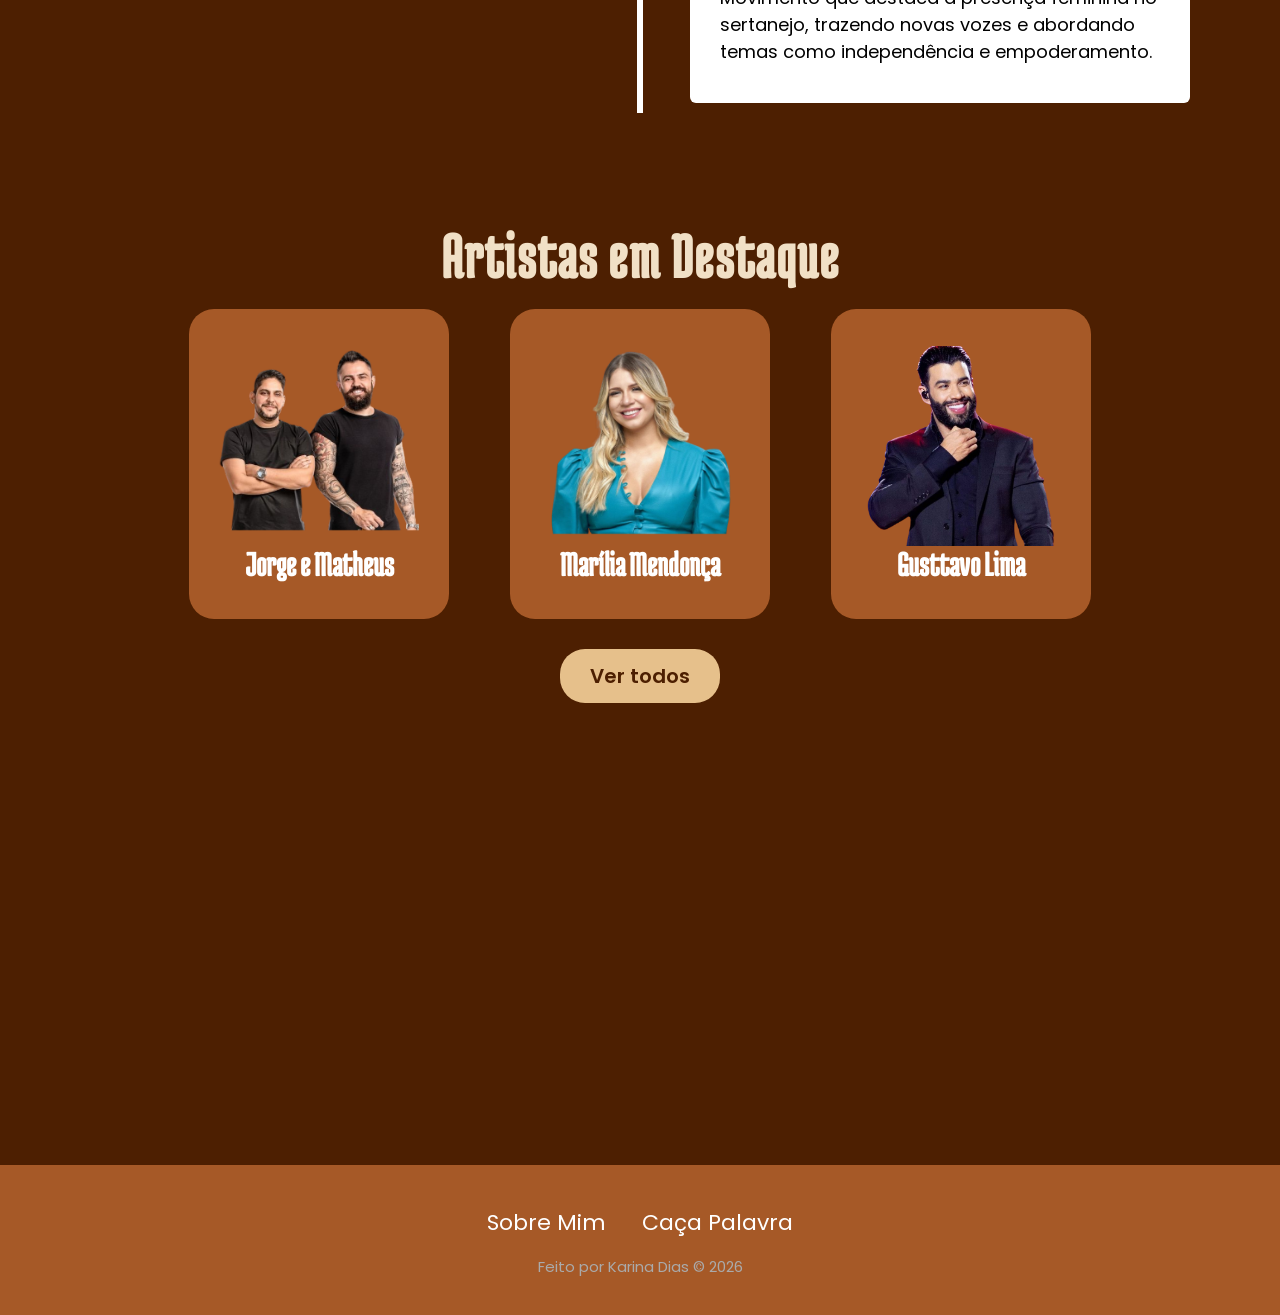
==== commit 3c0c91ce: "iniciando a dashboard" ====
--- a/Site/public/index.html
+++ b/Site/public/index.html
@@ -27,23 +27,22 @@
         <a href="index.html"><img src="assets/icon/Logo.png" alt=""></a>
       </div>
       <ul class="navbar">
-        <li class="agora">
-          <a href="#">Inicial</a>
-        </li>
-        <li>
-          <a href="artistas.html">Artistas</a>
-        </li>
-        <li>
-          <img src="assets/imgs/usuario.png" alt="" width="40px" height="auto">
-        </li>
-        <li>
-          <a href="login.html">Login</a>
-        </li>
-        <li>|</li>
-        <li>
-          <a href="cadastro.html">Cadastro</a>
-        </li>
-      </ul>
+  <li class="agora">
+    <a href="#">Inicial</a>
+  </li>
+
+  <li>
+    <a href="artistas.html">Artistas</a>
+  </li>
+
+  <li class="area-user">
+    <img src="assets/imgs/usuario.png" alt="">
+    <a href="login.html">Login</a>
+    <span>|</span>
+    <a href="cadastro.html">Cadastro</a>
+  </li>
+</ul>
+
     </div>
   </div>
 
@@ -61,14 +60,16 @@
       <a href="quiz.html" class="btn">Quiz</a>
     </div>
   </div>
+  <p class="titulo-timelime">A história do sertanejo</p>
 
   <div class="timeline">
     <div class="container left-container">
       <div class="text-box">
         <h2>Sertanejo Caipira</h2>
-        <small>1910-1920</small>
-        <p>O sertanejo é um gênero musical que surgiu no início do século XX, e o responsável pela criação do gênero
-          musical foi <b>Cornélio Pires</b>.
+        <small>1910 – 1920</small>
+        <p>
+          O sertanejo surge no início do século XX, tendo como pioneiro <b>Cornélio Pires</b>.
+          É marcado por canções que retratam a vida no campo, a simplicidade e as tradições do interior.
         </p>
         <span class="left-container-arrow"></span>
       </div>
@@ -78,10 +79,10 @@
   <div class="timeline">
     <div class="container right-container">
       <div class="text-box">
-        <h2>Sertanejo Caipira</h2>
-        <small>1910-1920</small>
-        <p>O sertanejo é um gênero musical que surgiu no início do século XX, e o responsável pela criação do gênero
-          musical foi <b>Cornélio Pires</b>.
+        <h2>Expansão do sertanejo</h2>
+        <small>1920 – 1950</small>
+        <p>
+          Com o crescimento do rádio, o sertanejo se expande e passa a alcançar diferentes regiões do Brasil.
         </p>
         <span class="right-container-arrow"></span>
       </div>
@@ -91,10 +92,11 @@
   <div class="timeline">
     <div class="container left-container">
       <div class="text-box">
-        <h2>Sertanejo Caipira</h2>
-        <small>1910-1920</small>
-        <p>O sertanejo é um gênero musical que surgiu no início do século XX, e o responsável pela criação do gênero
-          musical foi <b>Cornélio Pires</b>.
+        <h2>Modernização da moda de viola</h2>
+        <small>1960 – 1970</small>
+        <p>
+          A introdução de novos instrumentos, como a guitarra elétrica, contribui para a modernização do estilo e a
+          evolução sonora do sertanejo.
         </p>
         <span class="left-container-arrow"></span>
       </div>
@@ -104,24 +106,25 @@
   <div class="timeline">
     <div class="container right-container">
       <div class="text-box">
-        <h2>Sertanejo Caipira</h2>
-        <small>1910-1920</small>
-        <p>O sertanejo é um gênero musical que surgiu no início do século XX, e o responsável pela criação do gênero
-          musical foi <b>Cornélio Pires</b>.
+        <h2>Sertanejo Romântico</h2>
+        <small>1980 – 1990</small>
+        <p>
+          Período marcado pelo destaque de músicas românticas, com grande sucesso nas rádios e ampla popularização do
+          gênero.
         </p>
         <span class="right-container-arrow"></span>
       </div>
     </div>
   </div>
 
-
   <div class="timeline">
     <div class="container left-container">
       <div class="text-box">
-        <h2>Sertanejo Caipira</h2>
-        <small>1910-1920</small>
-        <p>O sertanejo é um gênero musical que surgiu no início do século XX, e o responsável pela criação do gênero
-          musical foi <b>Cornélio Pires</b>.
+        <h2>Sertanejo Universitário</h2>
+        <small>2000+</small>
+        <p>
+          O sertanejo universitário apresenta músicas mais leves e animadas, com letras de fácil memorização e forte
+          interação com o público jovem.
         </p>
         <span class="left-container-arrow"></span>
       </div>
@@ -131,15 +134,17 @@
   <div class="timeline">
     <div class="container right-container">
       <div class="text-box">
-        <h2>Sertanejo Caipira</h2>
-        <small>1910-1920</small>
-        <p>O sertanejo é um gênero musical que surgiu no início do século XX, e o responsável pela criação do gênero
-          musical foi <b>Cornélio Pires</b>.
+        <h2>Feminejo</h2>
+        <small>2011+</small>
+        <p>
+          Movimento que destaca a presença feminina no sertanejo, trazendo novas vozes e abordando temas como
+          independência e empoderamento.
         </p>
         <span class="right-container-arrow"></span>
       </div>
     </div>
   </div>
+
 
   <div class="social">
     <div class="container">
@@ -163,50 +168,20 @@
       <button>Ver todos</button>
     </div>
   </div>
+  <div class="iframe">
+    <iframe data-testid="embed-iframe" style="border-radius:12px"
+      src="https://open.spotify.com/embed/playlist/7IGhIit7is4YuOtG9TF6XB?utm_source=generator" width="60%" height="352"
+      frameBorder="0" allowfullscreen=""
+      allow="autoplay; clipboard-write; encrypted-media; fullscreen; picture-in-picture" loading="lazy"></iframe>
+  </div>
 
-  <div class="top-musicas">
-    <h2>Top músicas do momento</h2>
-    <div class="lista">
-      <div class="linha-topo">
-        <div class="musica">
-          <img src="assets/imgs/euteseguro.jpg">
-          <span>Eu te seguro</span>
-          <span><i>Cantor </i></span>
-        </div>
-
-        <div class="musica">
-          <img src="assets/imgs/deixaeu.jpg">
-          <span>Deixa Eu</span>
-        </div>
-      </div>
-
-
-      <div class="linha-meio">
-        <div class="musica">
-          <img src="assets/imgs/saudadeestranha.jpg">
-          <span>Saudade Estranha</span>
-        </div>
-        <div class="musica">
-          <img src="assets/imgs/bebebeijaetrajpg.jpg">
-          <span>Bebe, Beija e Trai</span>
-        </div>
-      </div>
-
-      <div class="linha-fim">
-        <div class="musica">
-          <img src="assets/imgs/cheirodeculpado.jpg">
-          <span>Cheiro de Culpado</span>
-        </div>
-      </div>
-    </div>
-  </div>
 
   <div class="footer">
     <ul class="list">
-     <li>
+      <li>
         <a href="sobremim.html">Sobre Mim</a>
       </li>
-     <li>
+      <li>
         <a href="cacapalavra.html">Caça Palavra</a>
       </li>
     </ul>
--- a/Site/public/css/estilo.css
+++ b/Site/public/css/estilo.css
@@ -12,7 +12,7 @@
   --tamanho-banner: calc(100vh - var(--tamanho-header) - var(--tamanho-footer) - 2px);
   --tamanho-simulador: calc(100vh - var(--tamanho-header) - var(--tamanho-footer) - 2px);
   --tamanho-login: 87vh;
-  --tamanho-footer: 80px;
+  --tamanho-footer: 70px;
 }
 
 .container {
@@ -49,6 +49,20 @@
   list-style: none;
   color: #e3b062;
   gap: 30px;
+}
+.navbar li {
+  display: flex;
+  align-items: center;
+  gap: 10px;
+}
+/*
+.navbar .area-user{
+  margin-left: 100px;
+}
+*/
+.navbar .area-user img{
+  width: 40px;
+  height: auto;
 }
 
 .logo img {
@@ -138,6 +152,13 @@
 }
 
 /* LINHA DO TEMPO */
+
+.titulo-timelime{
+  text-align: center;
+  font-size: 90px;
+  font-family: "Medula One", system-ui;
+  color: #ffd699;
+}
 .timeline{
   position: relative;
   max-width: 1000px;
@@ -156,18 +177,22 @@
 background-color: #ffffff;
 position: relative;
 border-radius: 6px;
-font-size: 15px;
+font-size: 18px;
+font-family: 'Poppins', sans-serif;
+color: black;
 }
 
 .timeline .text-box h2{
   font-weight: 600;
   font-family: "Playfair Display SC", serif;
   font-size: 30px;
+  color: #4d1f01;
 }
 
 .timeline .text-box small{
   display: inline-block;
   margin-bottom: 15px;
+  font-size: 15px;
 }
 .timeline .left-container{
   right: 10%;
@@ -182,7 +207,7 @@
   position: absolute;
   width: 6px;
   height: 100%;
-  background-color: #ffffff;
+  background-color:#ffffff;
   top: 0;
   left: 50%;
   margin-left: -3px;
@@ -228,14 +253,17 @@
 }
 
 .box img {
-  width: 250px;
-}
+  width: 200px;
+  height: 200px; /* 👈 define altura fixa */
+  object-fit: cover; /* 👈 ajusta sem distorcer */
+}
+
 
 .social .container .boxes {
   display: flex;
-  justify-content: space-around;
+  justify-content: space-evenly;
   width: 100%;
-  padding: 30px 0;
+  padding: 10px 0;
   flex-wrap: wrap;
 }
 
@@ -243,6 +271,8 @@
   font-family: "Medula One", system-ui;
   font-size: 35px;
   color: #ffffff;
+  margin-top: 30px;
+    margin: 0;
 }
 
 .box {
@@ -253,6 +283,8 @@
   background-color: #a65927;
   border-radius: 25px;
   padding: 5px;
+   width: 250px;
+  height: 300px;
 }
 
 .artistas {
@@ -286,72 +318,13 @@
   transition: 0.3s;
 }
 
-
-/* MÚSICAS */
-.lista {
-  display: flex;
-  flex-direction: column;
-}
-
-.musica {
-  background-color: #eee;
-  border-radius: 50px;
-  display: flex;
-  align-items: center;
-  padding-right: 20px;
-  gap: 10px
-}
-
-.musica img {
-  width: 80px;
-  height: 80px;
-  border-radius: 50%;
-  border: 6px solid #4d1f01;
-  object-fit: cover;
-}
-
-.musica span {
-  background-color: #eee;
-  font-weight: bold;
-  margin: 0;
-}
-
-
-.linha-fim {
-  justify-content: center;
-  display: flex;
-  margin: 20px 0;
-}
-
-.linha-meio {
-  justify-content: space-around;
-  display: flex;
-  margin: 20px 0;
-}
-
-.linha-topo {
-  justify-content: space-between;
-  display: flex;
-  margin: 20px 0;
-}
-
-
-.top-musicas {
-  width: 80%;
-  margin: 40px auto;
-  padding: 20px;
-  background-color: #a65927;
-  border-radius: 30px;
-}
-
-.top-musicas h2 {
-  font-family: "Playfair Display SC", serif;
-  font-weight: 700;
-  font-size: 40px;
-  color: #ffd699;
-  text-align: center;
-}
-
+.iframe{
+  display: flex;
+  justify-content: center;
+  align-items: center;
+ margin-bottom: 60px;
+ margin-top: 30px;
+}
 
 /* FOOTER */
 
@@ -359,13 +332,14 @@
   background-color: #a65927;
   height: var(--tamanho-footer);
   padding: 40px 0;
+  font-family: 'Poppins', sans-serif;
 }
 
 .footer ul {
   margin-top: 0;
   padding: 0;
   list-style: none; /* estilo da lista*/
-  font-size: 18px;
+  font-size: 22px;
   text-align: center;
   line-height: 1.6; /* altura da linha*/
   margin-bottom: 0;
@@ -384,7 +358,7 @@
 .footer .copyright{
   margin-top: 15px;
   text-align: center;
-  font-size: 13px;
+  font-size: 15px;
   color: #aaa;
 }
 
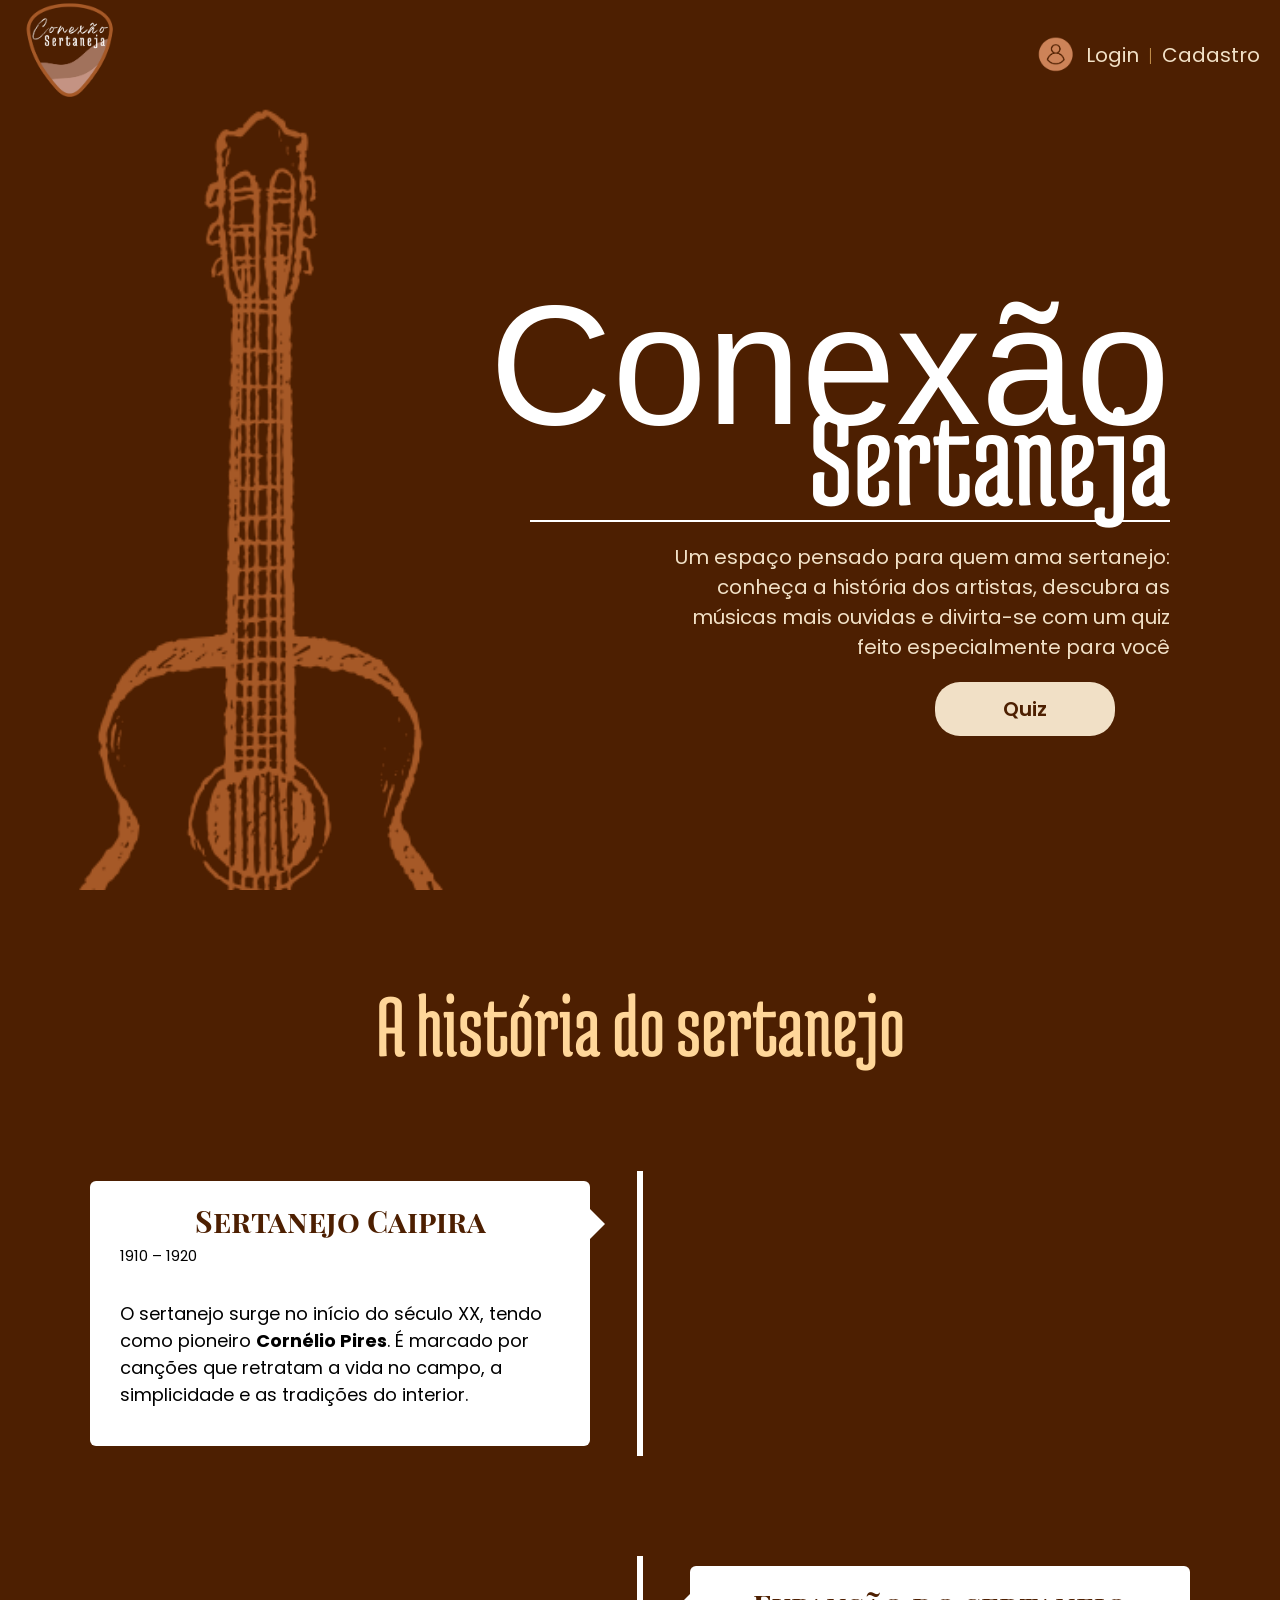
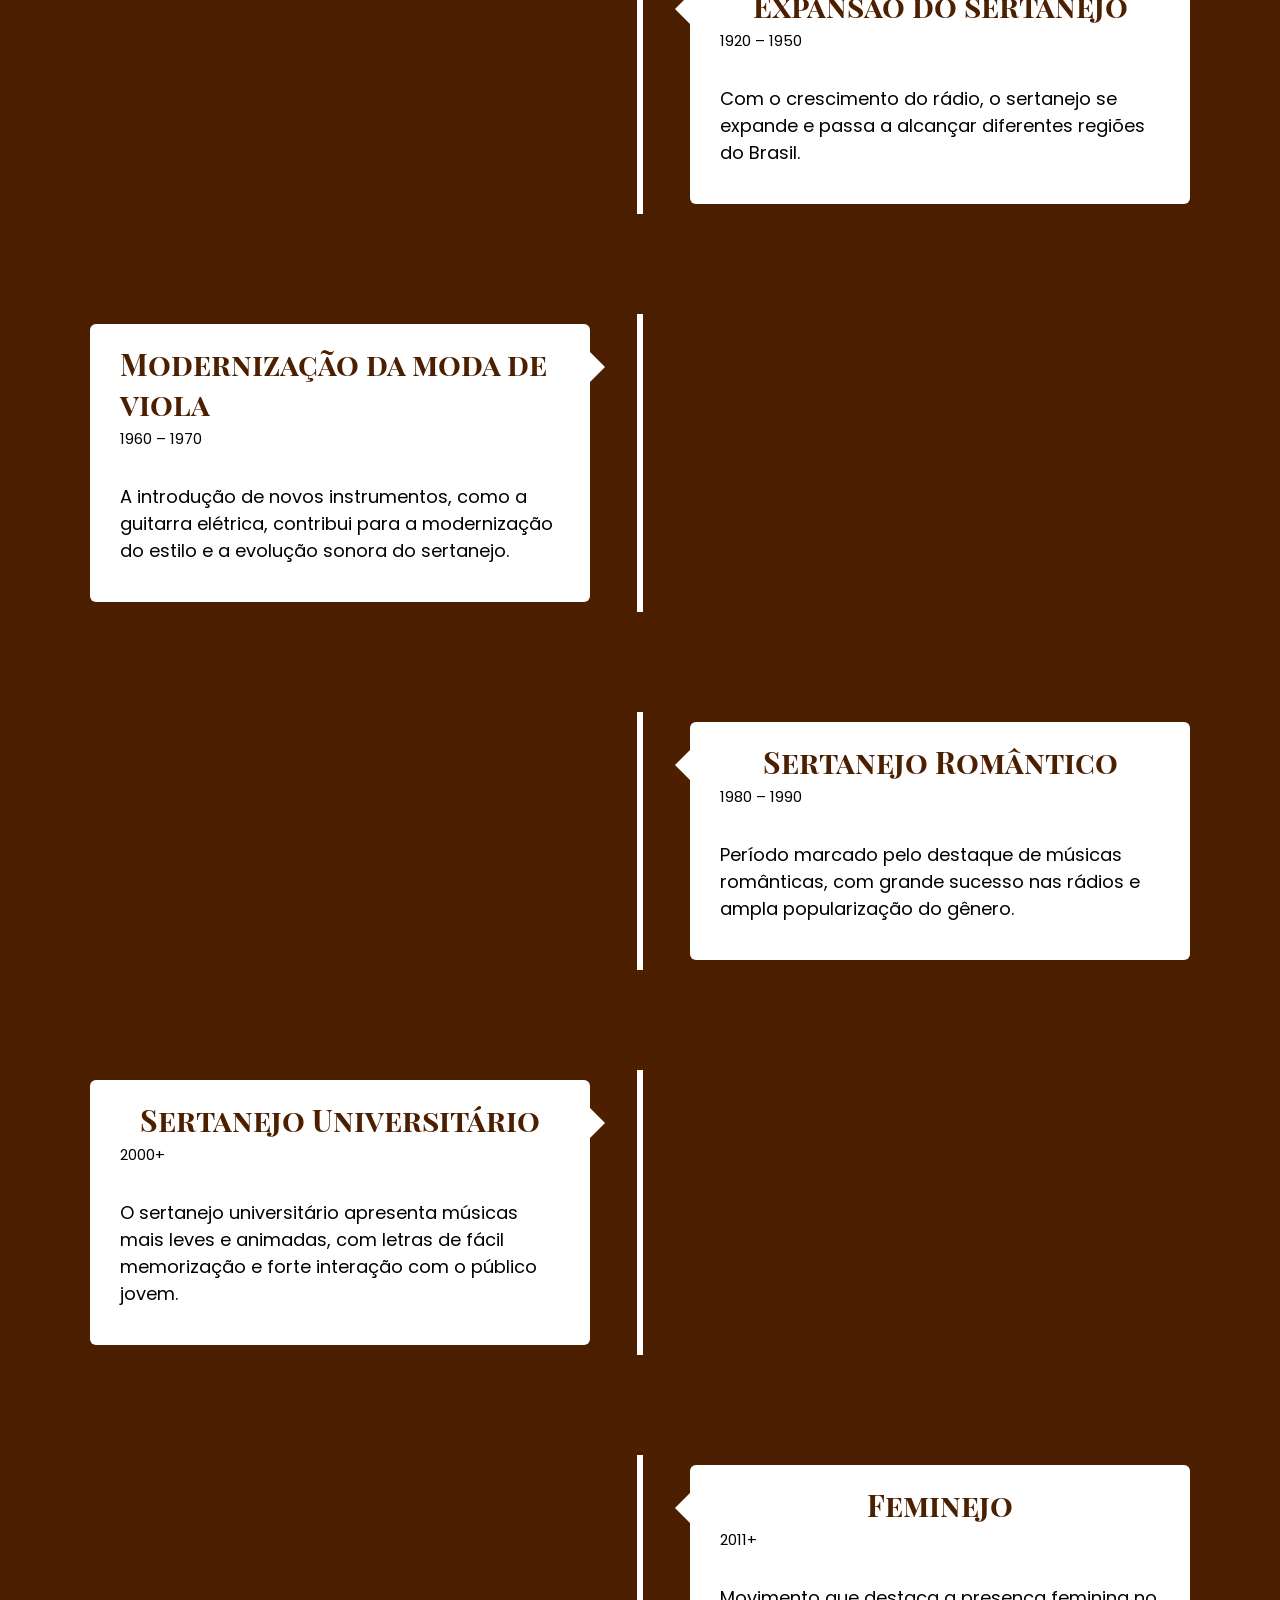
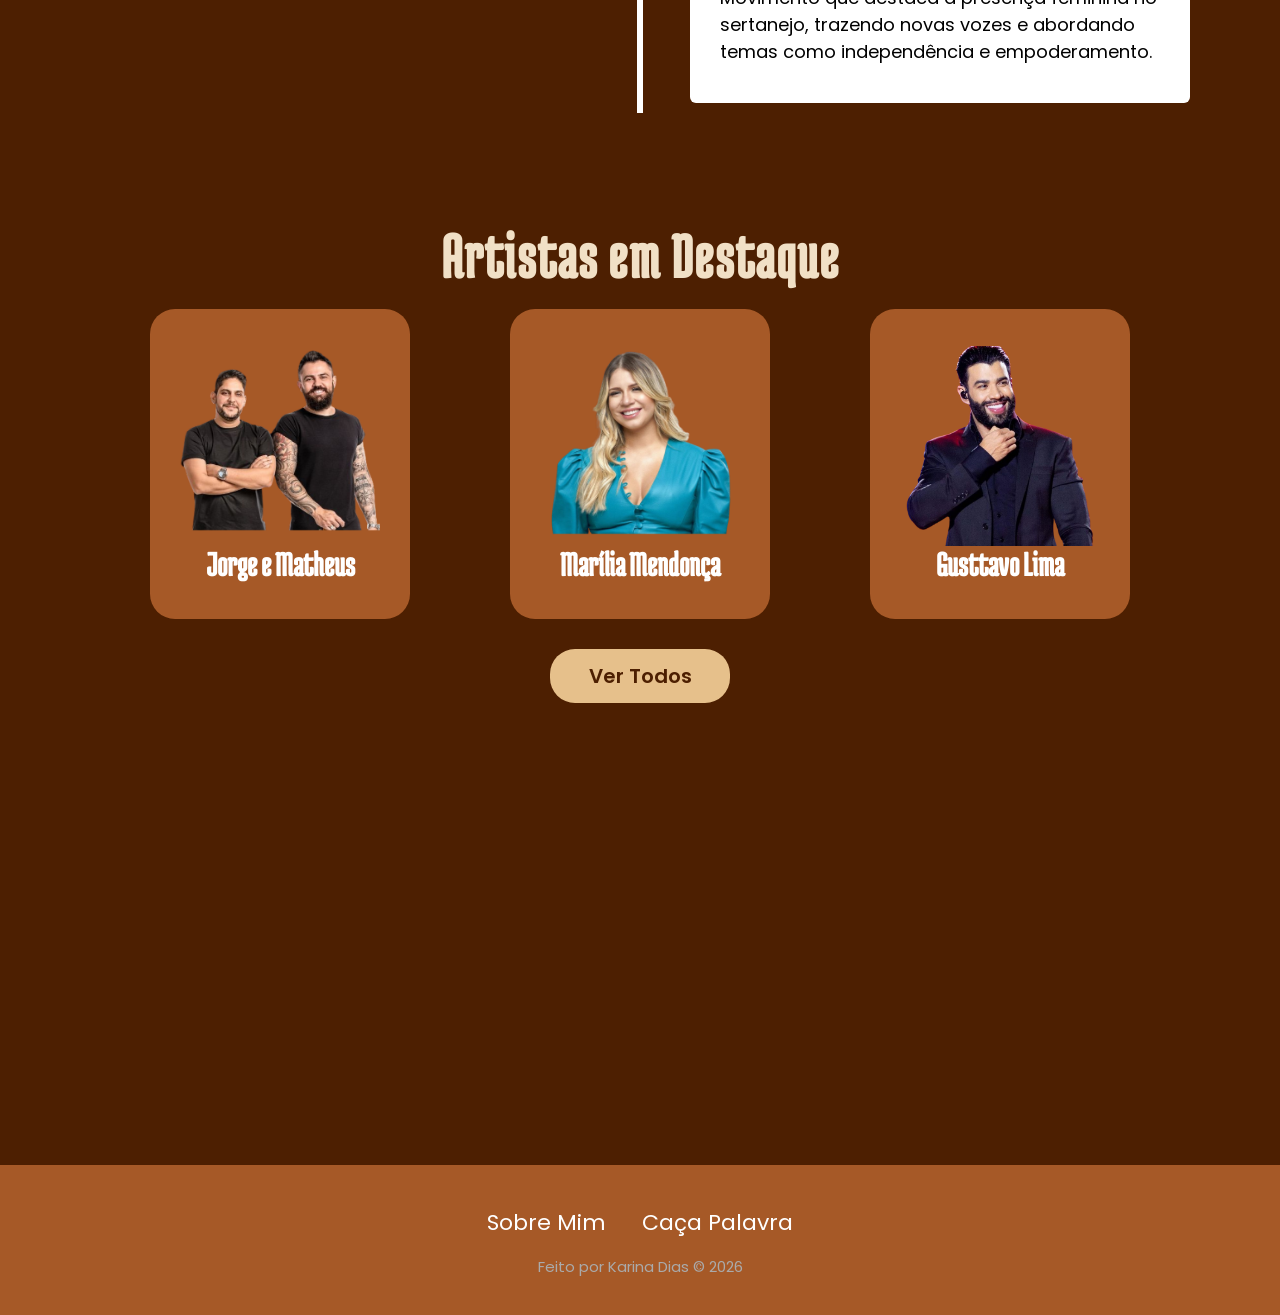
==== commit 27dc4ba6: "Header ajustado" ====
--- a/Site/public/index.html
+++ b/Site/public/index.html
@@ -27,13 +27,6 @@
         <a href="index.html"><img src="assets/icon/Logo.png" alt=""></a>
       </div>
       <ul class="navbar">
-  <li class="agora">
-    <a href="#">Inicial</a>
-  </li>
-
-  <li>
-    <a href="artistas.html">Artistas</a>
-  </li>
 
   <li class="area-user">
     <img src="assets/imgs/usuario.png" alt="">
@@ -165,7 +158,7 @@
           <h4>Gusttavo Lima</h4>
         </div>
       </div>
-      <button>Ver todos</button>
+    <a href="artistas.html" class="btn">Ver Todos</a>
     </div>
   </div>
   <div class="iframe">
--- a/Site/public/css/estilo.css
+++ b/Site/public/css/estilo.css
@@ -4,6 +4,7 @@
 body {
   margin: 0;
   padding: 0;
+  box-sizing: border-box;
   background-color: #4d1f01;
 }
 
@@ -15,19 +16,16 @@
   --tamanho-footer: 70px;
 }
 
-.container {
-  display: flex;
-  width: 80%;
-}
 
 .header {
   height: var(--tamanho-header);
 }
 
 .header .container {
+  display: flex;
+  max-width: 100%;
   justify-content: space-between;
-  align-items: center;
-  height: 100%;
+  padding: 0 20px 0 20px;
 }
 
 .header a {
@@ -42,25 +40,19 @@
 }
 
 .navbar {
-  width: 300px;
-  display: flex;
-  align-items: center;
-  justify-content: space-around;
+  display: flex;
   list-style: none;
   color: #e3b062;
-  gap: 30px;
-}
+}
+
 .navbar li {
   display: flex;
   align-items: center;
   gap: 10px;
-}
-/*
-.navbar .area-user{
-  margin-left: 100px;
-}
-*/
-.navbar .area-user img{
+
+}
+
+.navbar .area-user img {
   width: 40px;
   height: auto;
 }
@@ -68,8 +60,6 @@
 .logo img {
   width: 100px;
   height: auto;
-  margin-top: 30px;
-  margin-left: 20px;
 }
 
 /* BANNER */
@@ -107,9 +97,9 @@
   max-width: 500px;
   text-align: right;
   margin-right: 55px;
-  font-size: 25px;
+  font-size: 20px;
   color: #f1e0c6;
-
+  font-family: 'Poppins', sans-serif;
 }
 
 .banner .container p {
@@ -153,68 +143,70 @@
 
 /* LINHA DO TEMPO */
 
-.titulo-timelime{
+.titulo-timelime {
   text-align: center;
   font-size: 90px;
   font-family: "Medula One", system-ui;
   color: #ffd699;
 }
-.timeline{
+
+.timeline {
   position: relative;
   max-width: 1000px;
   margin: 100px auto;
 }
 
-.timeline .container{
+.timeline .container {
   padding: 10px 50px;
   position: relative;
   width: 50%;
 }
 
 
-.timeline .text-box{
-padding: 20px 30px;
-background-color: #ffffff;
-position: relative;
-border-radius: 6px;
-font-size: 18px;
-font-family: 'Poppins', sans-serif;
-color: black;
-}
-
-.timeline .text-box h2{
+.timeline .text-box {
+  padding: 20px 30px;
+  background-color: #ffffff;
+  position: relative;
+  border-radius: 6px;
+  font-size: 18px;
+  font-family: 'Poppins', sans-serif;
+  color: black;
+}
+
+.timeline .text-box h2 {
   font-weight: 600;
   font-family: "Playfair Display SC", serif;
   font-size: 30px;
   color: #4d1f01;
 }
 
-.timeline .text-box small{
+.timeline .text-box small {
   display: inline-block;
   margin-bottom: 15px;
   font-size: 15px;
 }
-.timeline .left-container{
+
+.timeline .left-container {
   right: 10%;
 }
 
-.timeline .right-container{
+.timeline .right-container {
   left: 50%;
 }
 
-.timeline::after{
+.timeline::after {
   content: '';
   position: absolute;
   width: 6px;
   height: 100%;
-  background-color:#ffffff;
+  background-color: #ffffff;
   top: 0;
   left: 50%;
   margin-left: -3px;
   z-index: -1;
 }
 
-.left-container-arrow{
+.left-container-arrow {
   height: 0;
   width: 0;
   position: absolute;
@@ -222,10 +214,11 @@
   z-index: 1;
   border-top: 15px solid transparent;
   border-bottom: 15px solid transparent;
-  border-left : 15px solid #ffffff;
+  border-left: 15px solid #ffffff;
   right: -15px;
 }
-.right-container-arrow{
+
+.right-container-arrow {
   height: 0;
   width: 0;
   position: absolute;
@@ -254,8 +247,9 @@
 
 .box img {
   width: 200px;
-  height: 200px; /* 👈 define altura fixa */
-  object-fit: cover; /* 👈 ajusta sem distorcer */
+  height: 200px;
+  object-fit: cover;
+  /* ajusta sem distorcer */
 }
 
 
@@ -272,7 +266,7 @@
   font-size: 35px;
   color: #ffffff;
   margin-top: 30px;
-    margin: 0;
+  margin: 0;
 }
 
 .box {
@@ -283,7 +277,7 @@
   background-color: #a65927;
   border-radius: 25px;
   padding: 5px;
-   width: 250px;
+  width: 250px;
   height: 300px;
 }
 
@@ -303,7 +297,7 @@
   margin: 0;
 }
 
-.social button {
+.social .container .btn {
   display: block;
   margin: 20px auto;
   padding: 12px 30px;
@@ -315,15 +309,17 @@
   font-family: 'Poppins', sans-serif;
   font-weight: 600;
   cursor: pointer;
+    text-align: center;
+    text-decoration: none;
   transition: 0.3s;
 }
 
-.iframe{
-  display: flex;
-  justify-content: center;
-  align-items: center;
- margin-bottom: 60px;
- margin-top: 30px;
+.iframe {
+  display: flex;
+  justify-content: center;
+  align-items: center;
+  margin-bottom: 60px;
+  margin-top: 30px;
 }
 
 /* FOOTER */
@@ -338,14 +334,16 @@
 .footer ul {
   margin-top: 0;
   padding: 0;
-  list-style: none; /* estilo da lista*/
+  list-style: none;
+  /* estilo da lista*/
   font-size: 22px;
   text-align: center;
-  line-height: 1.6; /* altura da linha*/
+  line-height: 1.6;
+  /* altura da linha*/
   margin-bottom: 0;
 }
 
-.footer ul li{
+.footer ul li {
   display: inline-block;
   padding: 0 15px;
 }
@@ -355,7 +353,7 @@
   color: #fff;
 }
 
-.footer .copyright{
+.footer .copyright {
   margin-top: 15px;
   text-align: center;
   font-size: 15px;
@@ -375,7 +373,7 @@
   background-size: cover;
   background-position: center;
   background-repeat: no-repeat;
-   display: flex;
+  display: flex;
   justify-content: center;
   align-items: center;
 }
@@ -398,7 +396,7 @@
   color: #f1e0c6;
 }
 
-.card{
+.card {
   width: 440px;
   background-color: #a65927;
   border-radius: 15px;
@@ -410,8 +408,8 @@
   z-index: 2;
 }
 
-.card-login{
- width: 440px;
+.card-login {
+  width: 440px;
   background-color: #a65927;
   border-radius: 15px;
   display: flex;
@@ -433,6 +431,7 @@
   left: 50%;
   transform: translate(-40%, -30%);
 }
+
 .shape-login {
   border: 3px solid white;
   width: 400px;
@@ -445,10 +444,10 @@
   transform: translate(-40%, -30%);
 }
 
-.imgSticke2{
+.imgSticke2 {
   position: absolute;
   top: 50%;
-right: -40px; 
+  right: -40px;
   display: flex;
 }
 
@@ -470,9 +469,11 @@
   text-align: center;
   margin: 0;
 }
-#div_mensagem{
+
+#div_mensagem {
   background-color: #fff;
 }
+
 .campo {
   display: flex;
   flex-direction: column;
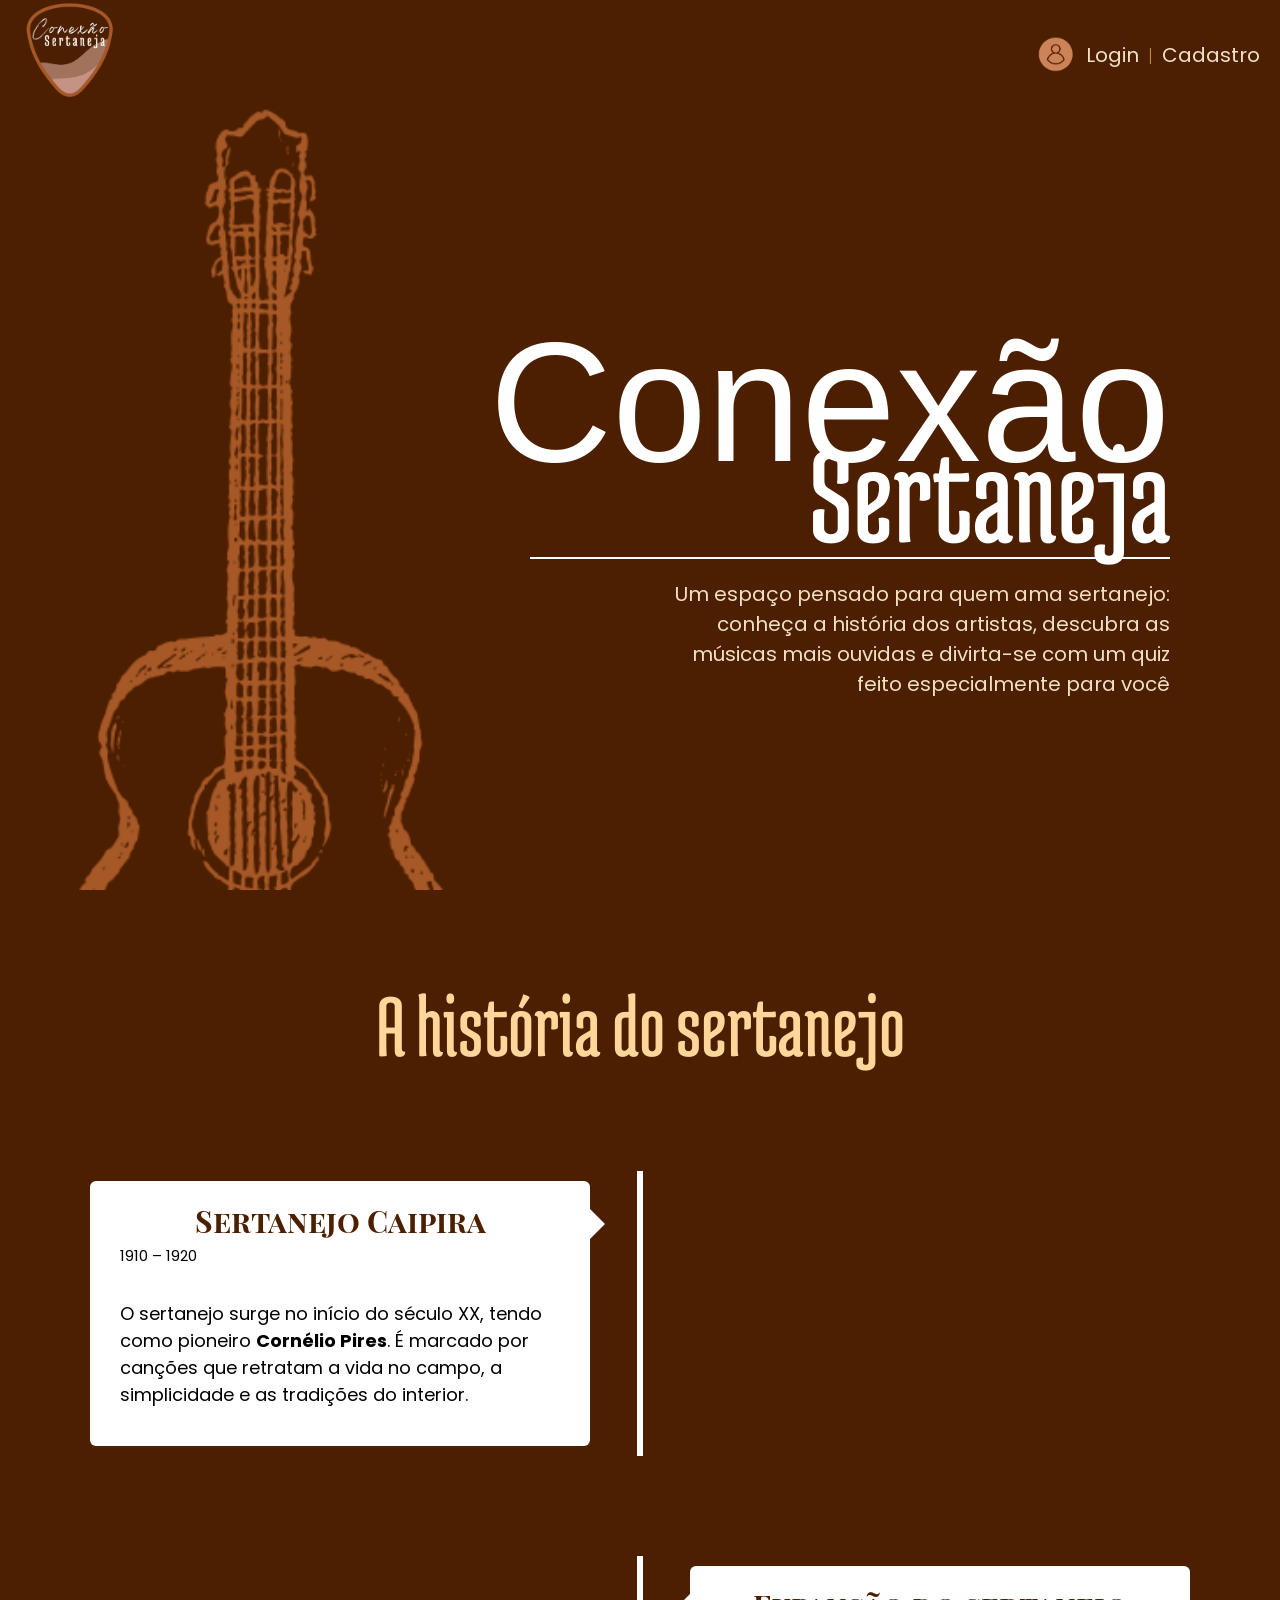
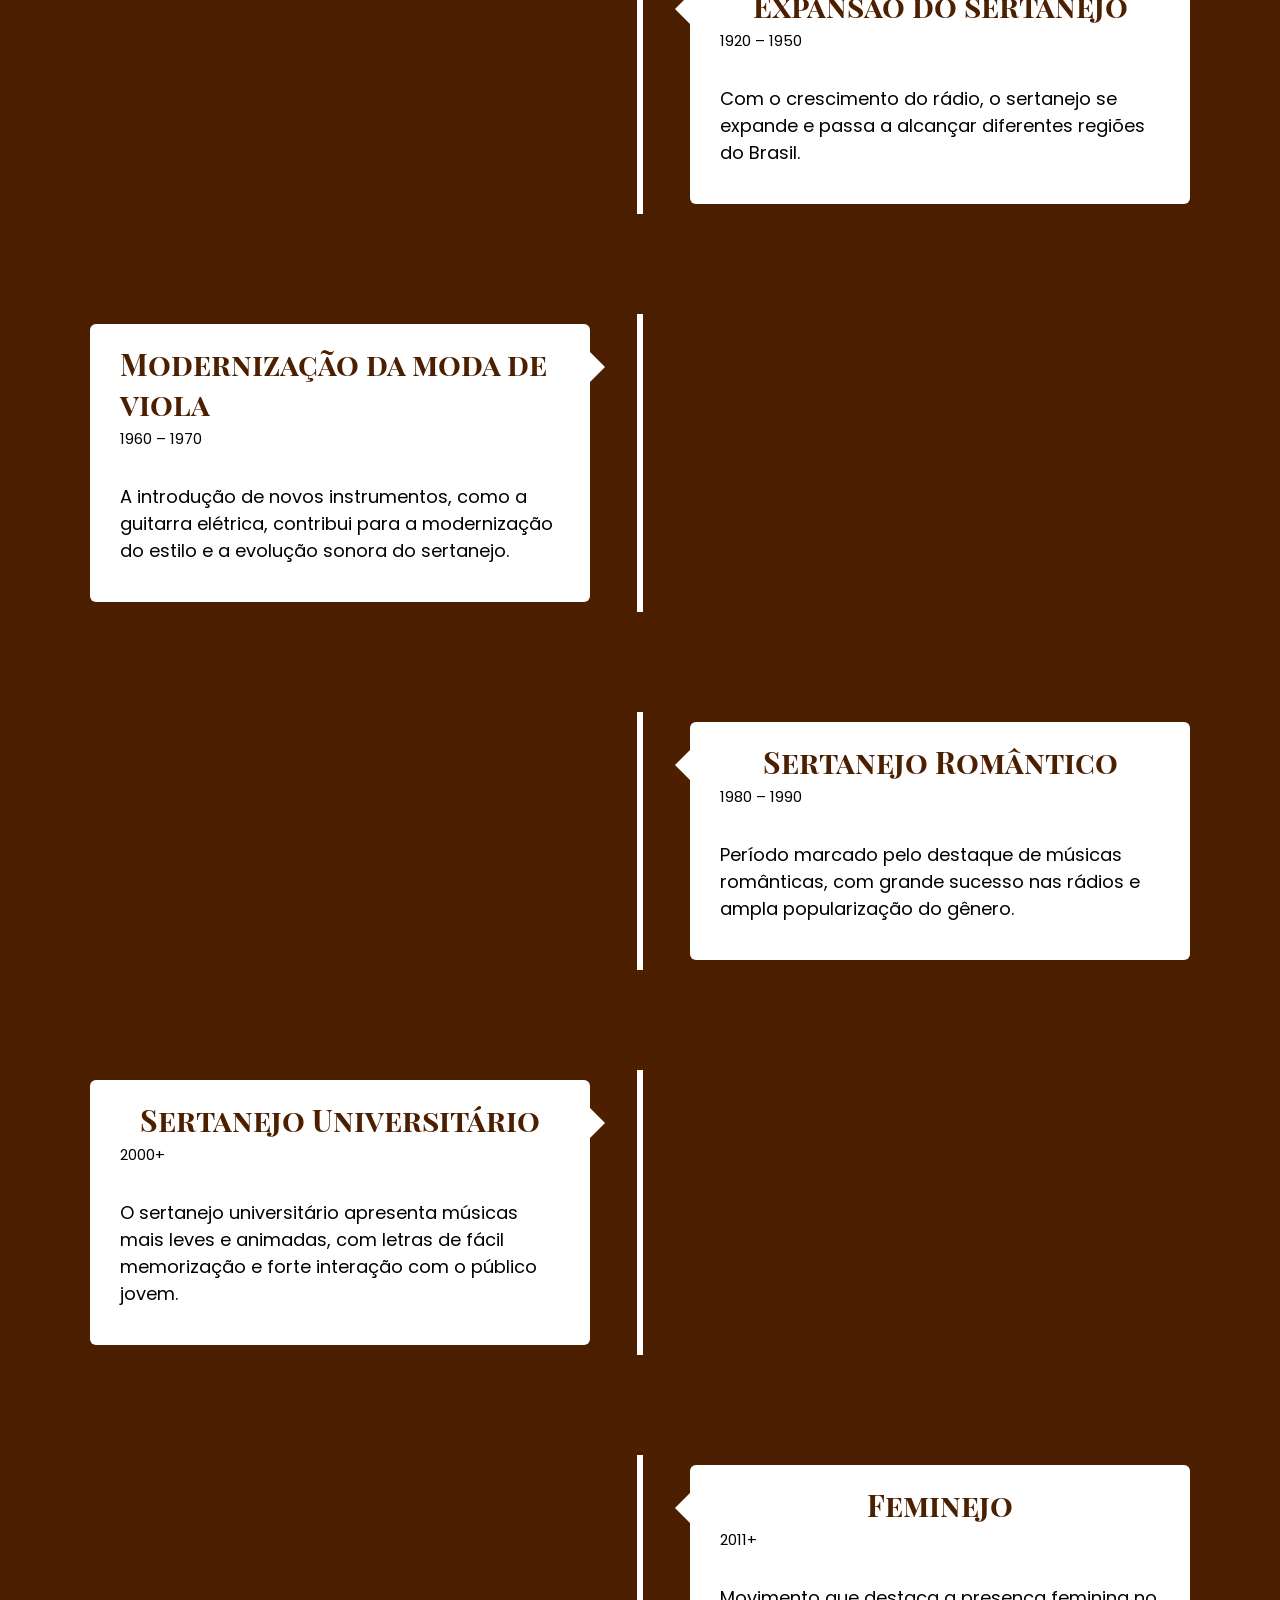
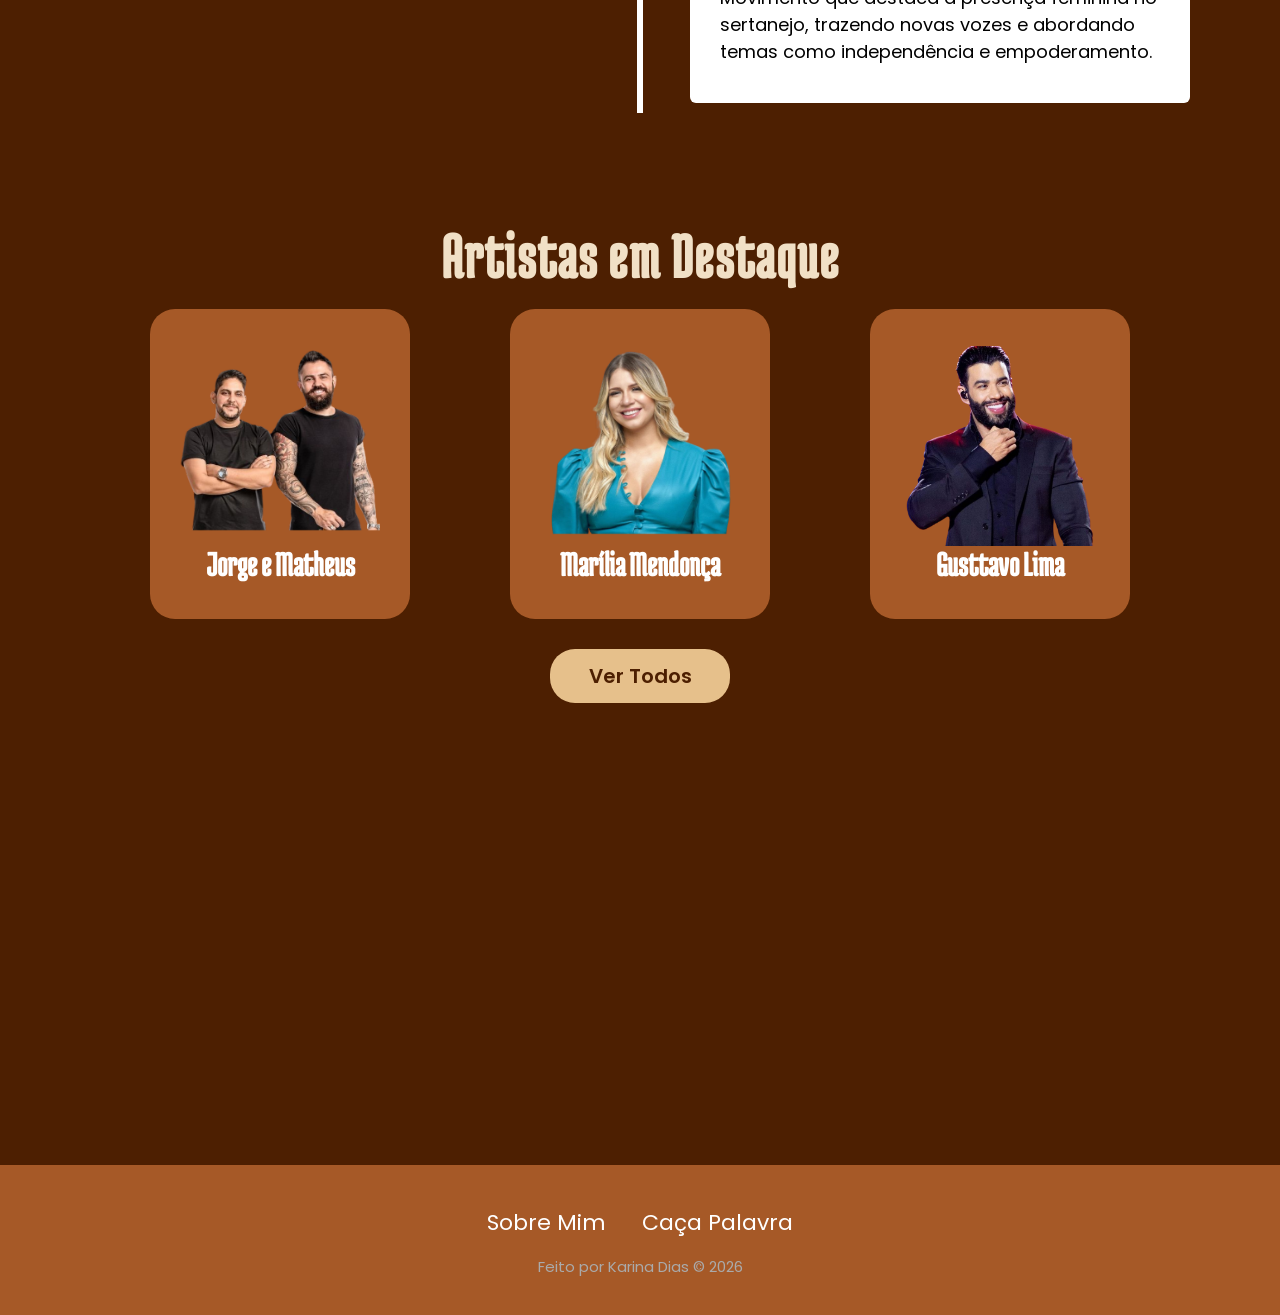
==== commit 4240d945: "backend do quiz feito" ====
--- a/Site/public/index.html
+++ b/Site/public/index.html
@@ -50,7 +50,6 @@
         <p>Um espaço pensado para quem ama sertanejo: conheça a história dos artistas, descubra as músicas mais ouvidas
           e divirta-se com um quiz feito especialmente para você</p>
       </div>
-      <a href="quiz.html" class="btn">Quiz</a>
     </div>
   </div>
   <p class="titulo-timelime">A história do sertanejo</p>
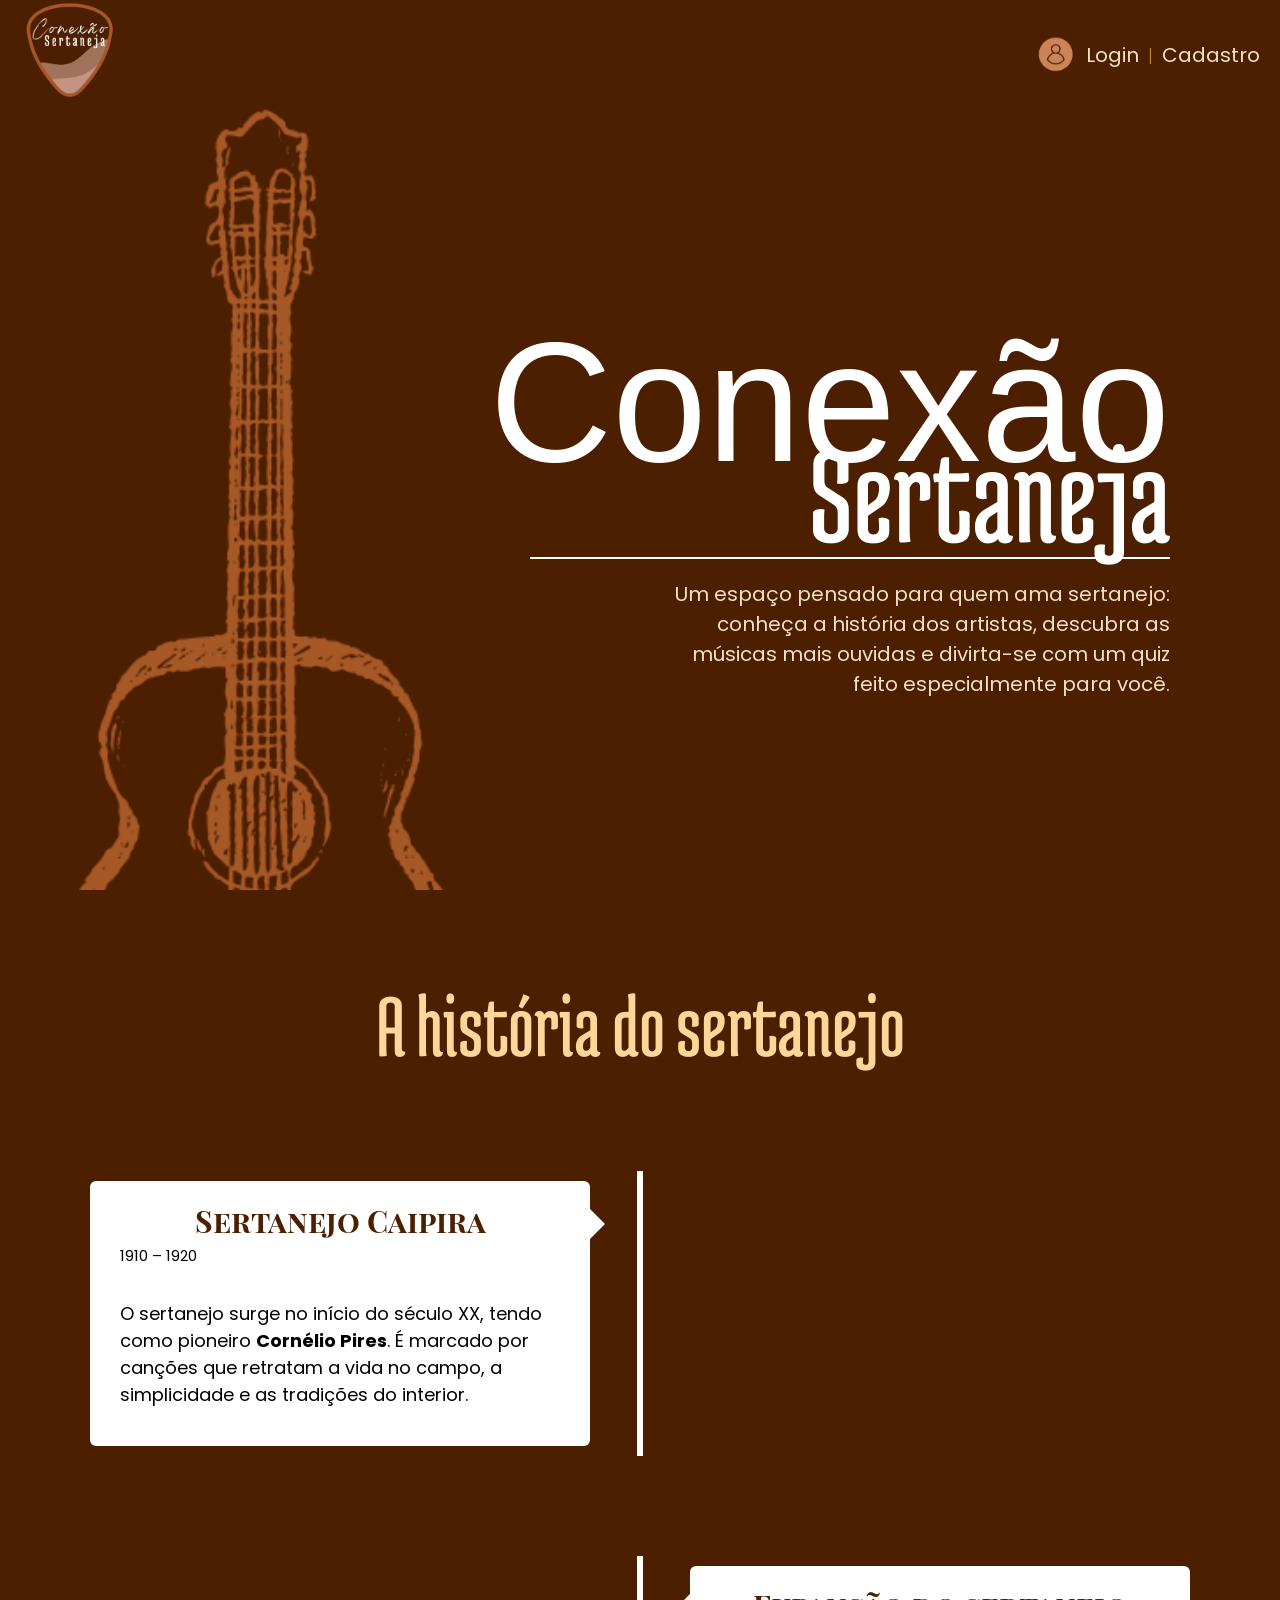
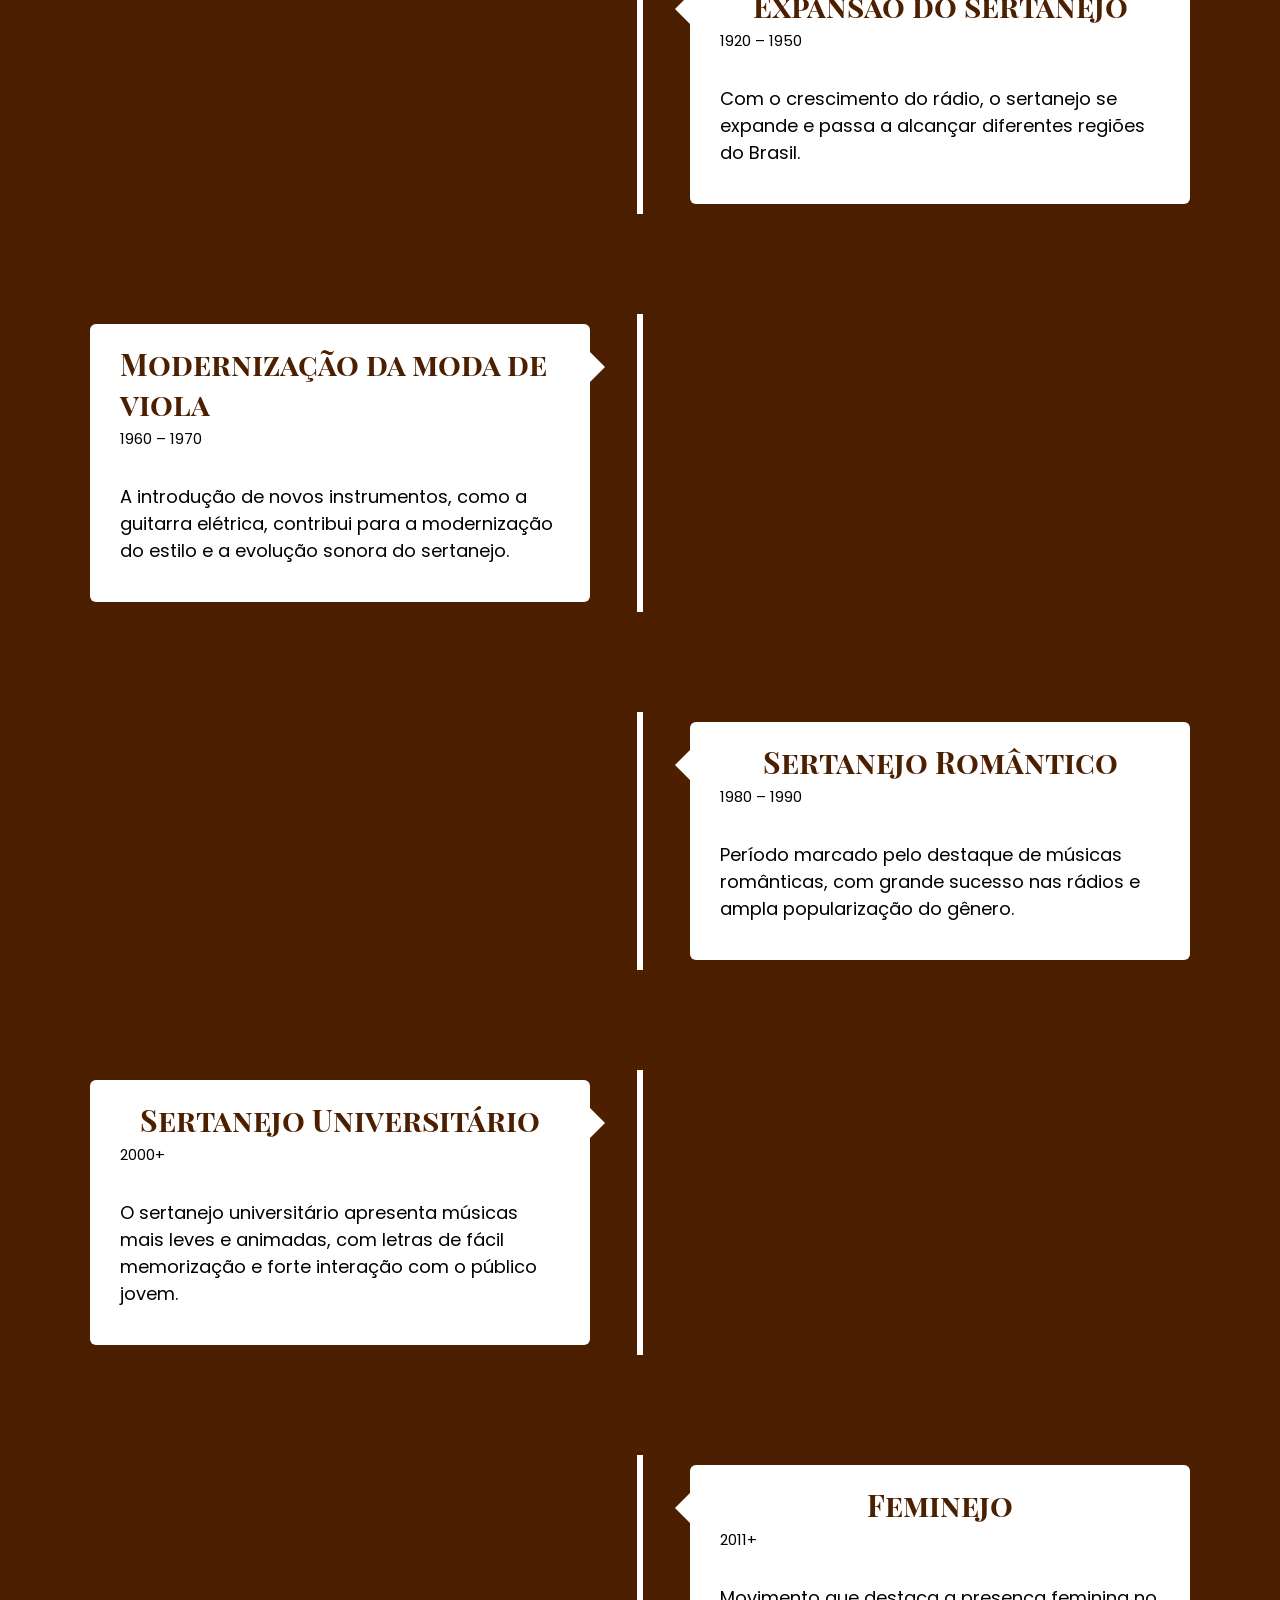
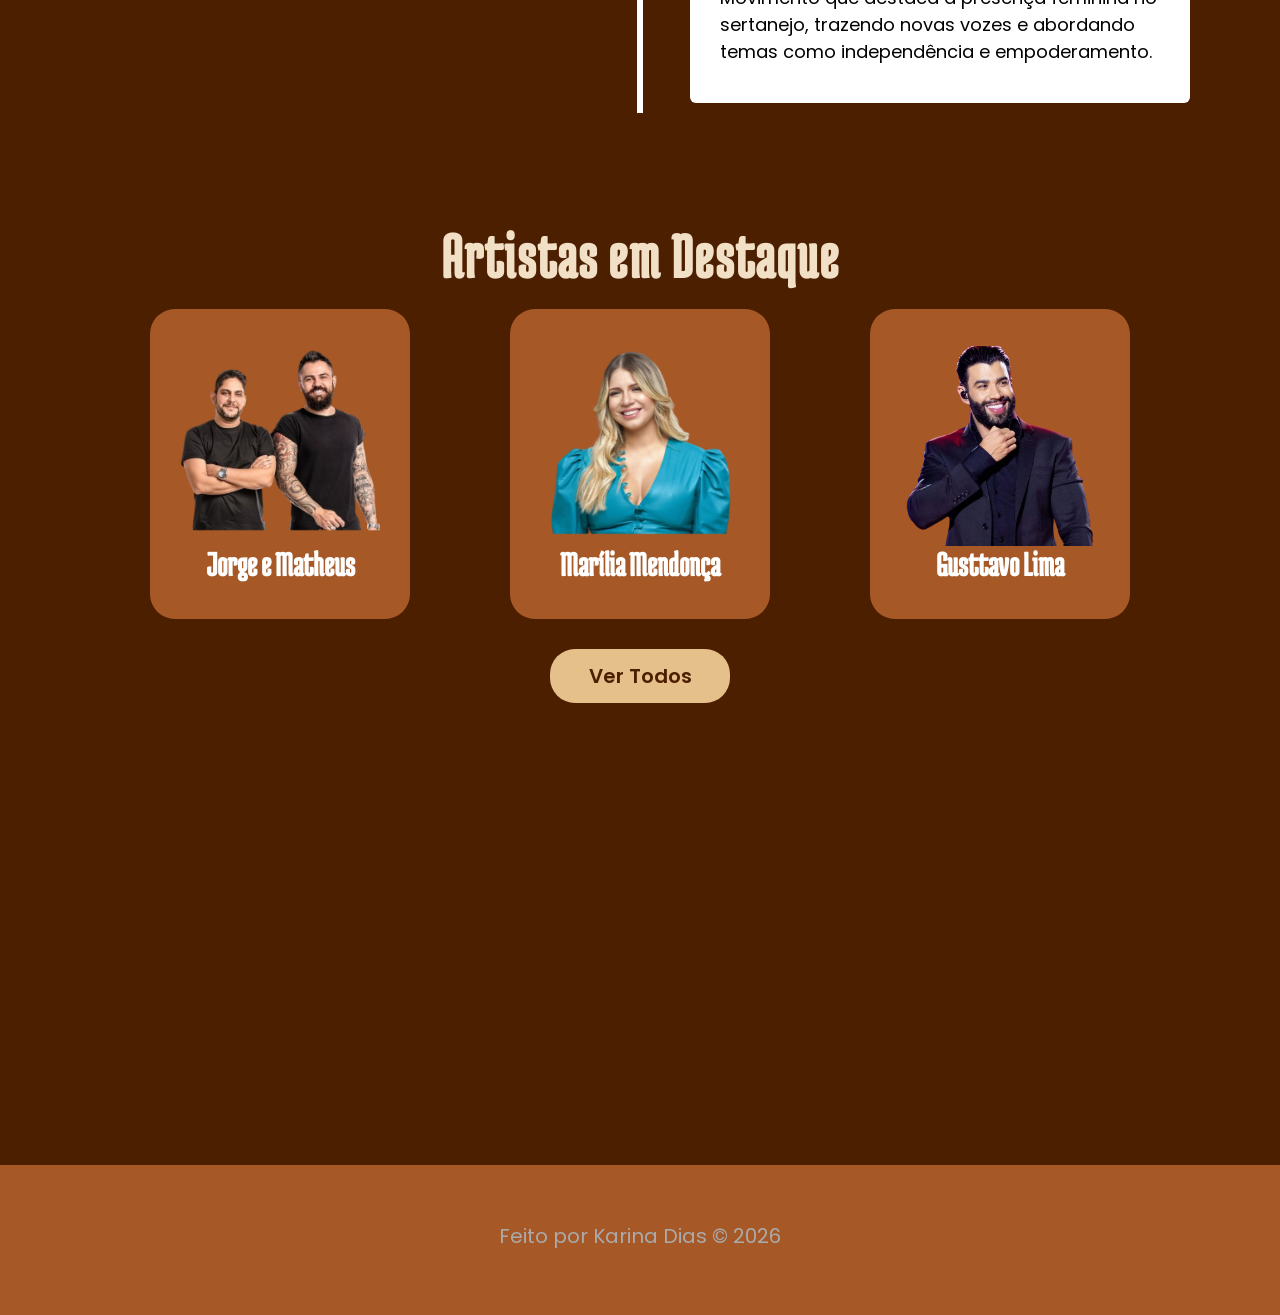
==== commit 52644cc8: "Ajustes Finais" ====
--- a/Site/public/index.html
+++ b/Site/public/index.html
@@ -48,7 +48,7 @@
       </div>
       <div class="texto">
         <p>Um espaço pensado para quem ama sertanejo: conheça a história dos artistas, descubra as músicas mais ouvidas
-          e divirta-se com um quiz feito especialmente para você</p>
+          e divirta-se com um quiz feito especialmente para você.</p>
       </div>
     </div>
   </div>
@@ -170,17 +170,16 @@
 
   <div class="footer">
     <ul class="list">
-      <li>
+      <!-- <li>
         <a href="sobremim.html">Sobre Mim</a>
       </li>
       <li>
         <a href="cacapalavra.html">Caça Palavra</a>
       </li>
-    </ul>
+    </ul> -->
     <p class="copyright">
       Feito por Karina Dias &copy; 2026
     </p>
   </div>
 </body>
-
 </html>
--- a/Site/public/css/estilo.css
+++ b/Site/public/css/estilo.css
@@ -248,8 +248,7 @@
 .box img {
   width: 200px;
   height: 200px;
-  object-fit: cover;
-  /* ajusta sem distorcer */
+  object-fit: cover; /* ajusta sem distorcer */
 }
 
 
@@ -356,7 +355,7 @@
 .footer .copyright {
   margin-top: 15px;
   text-align: center;
-  font-size: 15px;
+  font-size: 20px;
   color: #aaa;
 }
 
